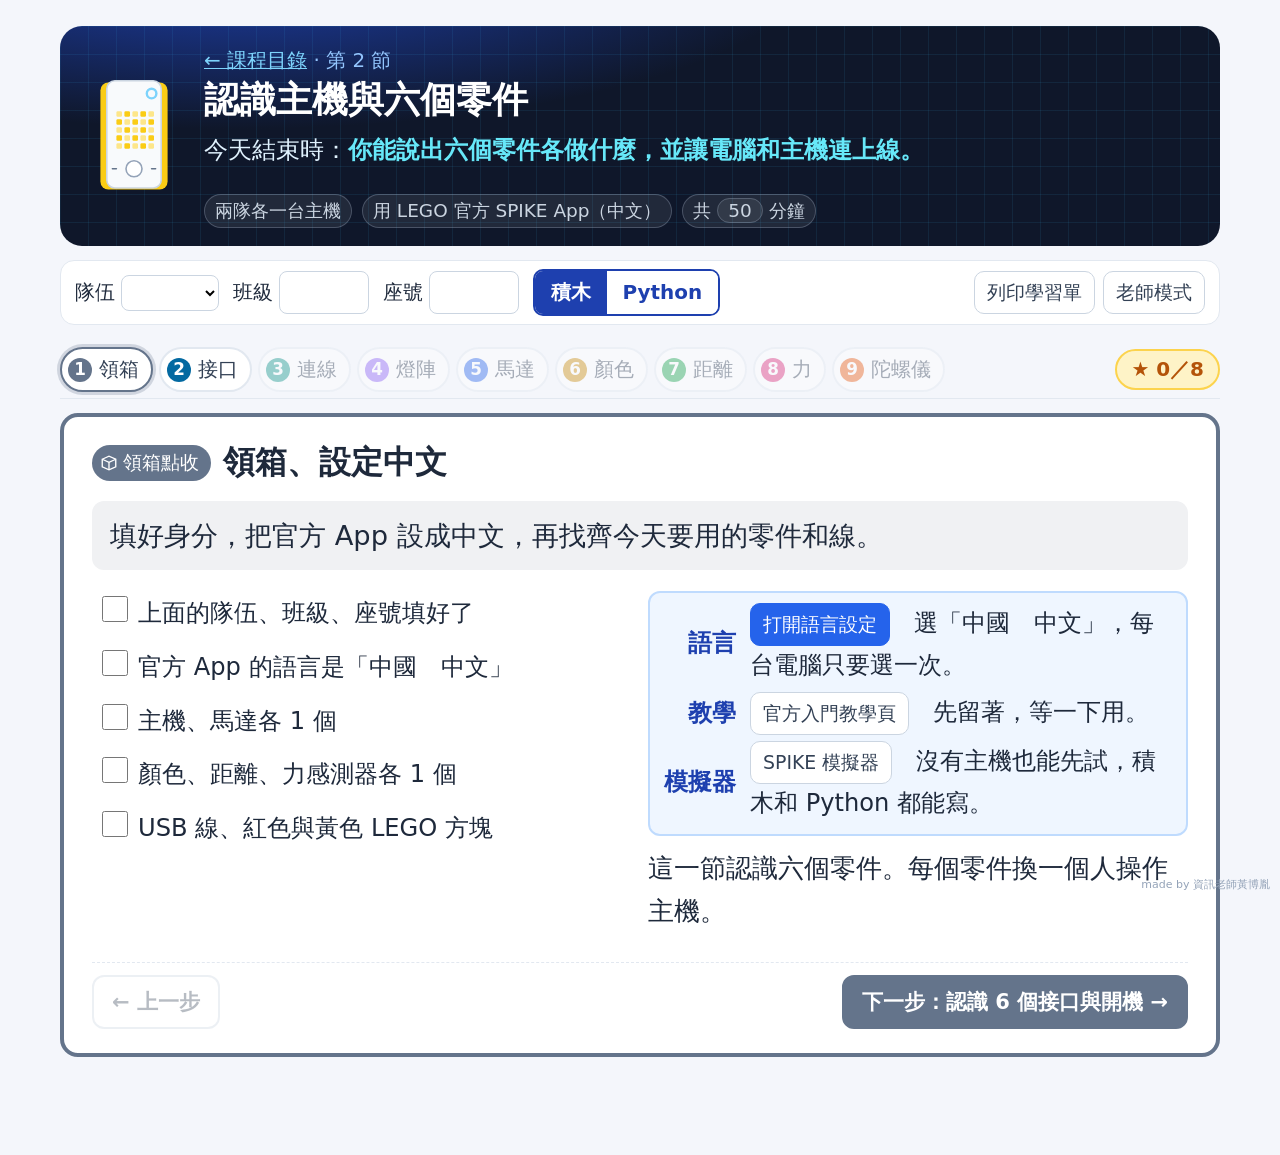
==== L02/index.html @ 77824140 "L02：照模擬器實測修正（陀螺儀往前後歪、Python 步驟先停止再播放、速度 20→75、接口提醒等） Co-Authored-By: Claude Sonnet 5.5 <noreply@anth" ====
<!doctype html>
<html lang="zh-Hant">
<head>
<meta charset="utf-8">
<meta name="viewport" content="width=device-width, initial-scale=1">
<meta name="author" content="資訊老師黃博胤">
<meta name="robots" content="noindex">
<title>第 2 節 認識主機與六個零件</title>
<link rel="stylesheet" href="../assets/course.css?v=19">
</head>
<body data-lesson="L02">
<div class="wrap">

<header class="hero">
  <div class="in">
    <div class="hub-slot"></div>
    <div>
      <div class="sub"><a href="../index.html">← 課程目錄</a> · 第 2 節</div>
      <h1>認識主機與六個零件</h1>
      <p class="goal1">今天結束時：<b>你能說出六個零件各做什麼，並讓電腦和主機連上線。</b></p>
      <div class="meta"><span>兩隊各一台主機</span><span>用 LEGO 官方 SPIKE App（中文）</span><span>共 <span id="total-min">50</span> 分鐘</span></div>
    </div>
  </div>
  <aside class="t t-head">
    <h4>這節的一個坎</h4>
    <p>「電腦和主機說得上話，而且我知道每個零件做什麼、插在哪個接口」。官方六個教學結構一樣（插零件→拖程式→按播放→改一個地方），句型都是「當○○發生，就做△△」，新的概念只有這一個。</p>
    <h4>語言：官方 App 的中文只有簡體</h4>
    <p>官方 App 的語言清單只有「中國 中文」（簡體），沒有繁體。<b>語言存在瀏覽器裡，不是網址參數，連結沒辦法指定語言</b>；每台電腦只要設一次（第 1 步有直達語言設定的按鈕），之後開任何官方連結都是中文。所以頁面上的積木圖用 App 的原字（簡體），積木下面用繁體解釋，並附英文名。名詞對照見 <code>官方資料備份/中文版_教學與積木名稱對照.md</code>。<b>上課前一天把每台學生電腦的語言設好。</b></p>
    <h4>這節怎麼用 LEGO 官方教學（不重複教）</h4>
    <p>官方入門教學頁 <a href="https://spike.legoeducation.com/prime/start/" target="_blank" rel="noopener">spike.legoeducation.com/prime/start</a> 的 1–6 號就是六個零件。每個零件三頁：<b>說明</b>（本頁補中文與積木導讀）→ <b>官方教學</b>（學生到官方 App 做）→ <b>小測驗</b>（本頁，立刻對答案）。官方每個教學都插 A 口（力感測器那課馬達 A、力 B），我們照做。連線在官方教學 1 畫布左上角黃色「連接」鈕。</p>
    <h4>上課前一天一定要做</h4>
    <ul>
      <li><b>用真主機在教室二的 Chrome 走一遍</b>：連接鈕、藍牙或 USB 哪個能用、連上後畫面哪裡改變、六個教學都能做完。結果寫回「待確認」，並把學生頁對應的句子改成確定的寫法。</li>
      <li>電源鍵是綠色還是白色？白色要先更新主機系統（官方畫面會問），前一天先更新完。</li>
      <li>教室電腦沒有聲音，所以本節不出聲：官方教學 4 的「播放警笛聲」、教學 6 的「開始播放聲音」，都請學生換成「點亮」（學生頁已寫）。</li>
      <li>每台電腦先開好官方入門教學頁；紅色與黃色 LEGO 方塊各準備一塊（顏色感測器教學要用）。</li>
    </ul>
    <h4>上課前準備</h4>
    <ul>
      <li>每隊：主機 1、馬達 1、顏色感測器 1、距離感測器 1、力感測器 1（馬達與感測器的線是連在零件上的，待用實物確認）、USB 線、紅黃 LEGO 方塊各 1。零件放盒子裡，學生不要提早拼車；備用零件放老師桌上。</li>
      <li>主機電池充飽；兩台主機名稱不同並貼上隊名貼紙；USB 線要是資料線；電腦的藍牙開關與 Chrome 藍牙權限；6 台電腦同時載入官方 App 要多久。</li>
      <li>老師自己的一台電腦＋主機（示範用，也用來更新白色電源鍵的主機）。</li>
      <li>進度只存在各台電腦的瀏覽器（雲端設定是關的）：用同一個瀏覽器、不要開私密視窗；老師看不到誰過關，要走動看主機。</li>
      <li>投影用學生模式；老師另開 #teacher（含準備清單與待確認，不要投出去）。老師模式的計時器會提示現在該在第幾項。</li>
    </ul>
    <h4>兩隊同時求救時</h4>
    <p>每個零件的里程碑＝官方教學做完一遍。先顧還沒到的那一隊，一次最多 2 分鐘。連線階段（約第 8–14 分鐘）兩隊容易同時卡：連不上就先去做小測驗，老師輪過來再處理。白色電源鍵要更新，前一天先更新完。</p>
    <h4>時間不夠時的砍法（照順序）</h4>
    <p>時間軸（分鐘）：領箱 0–4 → 接口 4–8 → 連線 8–14 → 燈陣 14–20 → 馬達 20–26 → 顏色 26–32 → 距離 32–38 → 力 38–43 → 陀螺儀 43–50。<b>檢查點</b>：第 14 分鐘兩隊都連上線；第 26 分鐘馬達做完；慢了 3 分鐘以上就開始砍。</p><ol><li>力感測器改成老師示範，學生只做小測驗。</li><li>顏色感測器改成老師示範（下一堂開頭用 5 分鐘補做）。</li><li>連線只做 USB（藍牙留給下一節）。<b>不砍</b>距離感測器和陀螺儀：之後的閃避區與轉彎都會用到。</li></ol><p>被砍掉的內容記在這裡，下一堂開頭補：＿＿＿＿。小測驗每題都要答對才解鎖，不能只做兩題。</p>
    <h4>卡關處理</h4>
    <ul><li>個人卡在小測驗：先看答錯時的提示；仍卡住，網址加 <code>#teacher/s頁碼</code> 放行（離開老師模式會退回被鎖的頁）。</li><li>不要中途改座號：換身分會換一份存檔，題目要重答。</li><li>巡視順序：先看兩台主機（燈有沒有亮、馬達有沒有轉），再看星星 ★ n／8。小測驗答案在說明頁找得到，所以只信主機上的結果。</li></ul>
    <h4>Python 版（右上角「Python」開關）</h4>
    <p>同一份教材，按「積木｜Python」可隨時切換，進度不重來。Python 版：說明頁是程式卡，官方教學頁改成「貼程式、播放、改一個數字」（官方教學只有積木版）。程式寫法照官方 Python 入門頁（lls-help-python）：由上往下執行、用 <code>time.sleep_ms</code>，不用 async／runloop。小測驗換成對應的 Python 題。整堂分鐘數維持 50（燈陣 +2，力 −1，陀螺儀 −1）。網址加 <code>?mode=py</code> 可直接開 Python 版。</p>
    <h4>用模擬器（spike-sim）代測時的差異（2026-11-17 實測）</h4>
    <ul>
      <li>Python：模擬器已改成支援官方入門頁的寫法（由上往下執行、<code>time.sleep_ms</code>、<code>motor.run_for_degrees</code> 與 <code>light_matrix.write</code> 不加 await 都行），學習單的程式直接貼就能跑（2026-11-17 用學習單每支程式實測）。</li>
      <li>模擬器預設：A、B 馬達，C 顏色，D 距離，E 力。力感測器那一課要把 B 改成力感測器；馬達插 C 的實驗要在「主機與裝置」改。</li>
      <li>模擬器沒有叫 Console 的地方：print 在「輸出」分頁，錯誤在「報錯台」。Hello, World! 文字顯示在燈陣旁的文字列，不會跑馬燈。</li>
      <li>模擬器新專案切到 Python，預設是一長串由積木轉出來的程式，要全選刪掉。</li>
      <li>模擬器陀螺儀：往右歪 roll 變正、yaw 逆時針為正、pitch 往後為正（模擬器自己註明未經真機驗證）。</li>
    </ul>
    <h4>待確認（實機驗證後寫回）</h4>
    <ul>
      <li>連接鈕的位置與連上後的畫面變化；藍牙與 USB 實際流程。</li>
      <li>Python：新增專案選 Python 的畫面、預設內容、Console 位置；每支程式碼實際能不能跑；速度 360 度／秒的快慢；陀螺儀軸向與正負號。</li>
      <li>陀螺儀的軸向與正負號；官方教學 6「往右歪」要歪到幾度才會觸發。</li>
      <li>換零件時（拔馬達插顏色感測器）官方 App 要不要重新連線。</li>
      <li>用同名分頁「spike」重用同一個官方分頁，連線會不會保留；做完一課後官方畫面是否出現下一課（英文版有，中文版未確認）。</li>
      <li>馬達與感測器的線是否連在零件上、插接口的手感（頁面只寫「插到底」）。</li>
    </ul>
  </aside>
</header>

<div class="idbar"></div>

<!-- ========== 1 領箱 ========== -->
<section class="step" data-type="box" data-part="領箱" data-title="領箱、設定中文" data-min="4" data-color="#64748b">
  <p class="goal">填好身分，把官方 App 設成中文，再找齊今天要用的零件和線。</p>
  <div class="two">
    <div class="checklist">
      <label class="chk"><input type="checkbox" data-key="box.id"><span>上面的隊伍、班級、座號填好了</span></label>
      <label class="chk"><input type="checkbox" data-key="box.lang"><span>官方 App 的語言是「中國　中文」</span></label>
      <label class="chk"><input type="checkbox" data-key="box.hub"><span>主機、馬達各 1 個</span></label>
      <label class="chk"><input type="checkbox" data-key="box.sens"><span>顏色、距離、力感測器各 1 個</span></label>
      <label class="chk"><input type="checkbox" data-key="box.misc"><span>USB 線、紅色與黃色 LEGO 方塊</span></label>
    </div>
    <div>
      <div class="go">
        <span class="k">語言</span><span><a class="btn pri" href="https://spike.legoeducation.com/prime/settings/language" target="_blank" rel="noopener">打開語言設定</a>　選「中國　中文」，每台電腦只要選一次。</span>
        <span class="k">教學</span><span><a class="btn" href="https://spike.legoeducation.com/prime/start/" target="spike" rel="noopener">官方入門教學頁</a>　先留著，等一下用。</span>
        <span class="k">模擬器</span><span><a class="btn" href="https://boyinslps.github.io/robot-quest/spike-sim/" target="spikesim" rel="noopener">SPIKE 模擬器</a>　沒有主機也能先試，積木和 Python 都能寫。</span>
      </div>
      <p class="say">這一節認識六個零件。每個零件換一個人操作主機。</p>
    </div>
  </div>
  <div class="t"><h4>講法</h4><p>「零件和線找齊，語言選中文，四分鐘內。零件先不要拼。」</p><h4>卡點</h4><ul><li>語言設定在瀏覽器：換電腦要重設一次；選完回到教學頁會變中文。</li><li>學生開始拼零件：請他們放回盒子。少零件：先記下，用備用零件補。</li></ul></div>
</section>

<!-- ========== 2 接口與開機 ========== -->
<section class="step" data-type="intro" data-part="接口" data-sub="認識" data-title="認識 6 個接口與開機" data-min="3" data-color="#0369a1">
  <p class="goal">馬達和感測器的線，都插在主機側邊的接口上。</p>
  <div class="part">
    <figure class="pic"><img class="zoom" src="../assets/img/hub.png" alt="主機"><figcaption>主機（App：<span class="app-term">智慧集線器</span>）</figcaption></figure>
    <div class="say">
      <p>側邊有 6 個接口，標著 <b>A B C D E F</b>（App 叫「<span class="app-term">連接埠</span>」）。</p>
      <p>每個接口都一樣，<b>插哪個都可以</b>。</p>
      <p>一個接口一次只能接一個零件。程式寫 A，零件就要插在 A。</p>
    </div>
  </div>
  <ol class="steps-do">
    <li><b>長按電源鍵</b>開機，燈陣亮起來。</li>
    <li>把<b>馬達的線</b>插進 <b>A</b>，插到底。再拔出來。</li>
  </ol>
  <div class="checklist">
    <label class="chk"><input type="checkbox" data-key="port.on"><span>主機開機了，燈陣亮著</span></label>
    <label class="chk"><input type="checkbox" data-key="port.plug"><span>我會插、也會拔 A 接口的線</span></label>
  </div>
  <div class="t"><h4>講法</h4><p>「六個接口長得一樣，插哪個都行。重點是：程式裡寫 A，零件就要在 A。官方教學每次都插 A，換零件先拔掉。」</p><h4>卡點</h4><ul><li>線插不進去：看線頭方向，不要硬塞。</li><li>主機沒亮：再長按一次；還是不亮就換主機。</li></ul></div>
</section>

<section class="step" data-gate data-type="quiz" data-part="接口" data-sub="小測驗" data-title="接口小測驗" data-min="1" data-color="#0369a1">
  <p class="goal">答對才能往下走。答錯會告訴你為什麼，可以再選。</p>
  <div class="quiz">
    <div class="q" data-key="qa1"><p class="q-t">1. 接口 A 到 F，每個只能接固定的零件嗎？</p><div class="opts">
      <button type="button" data-fb="接口都一樣，插哪個都可以。">是，A 專門接馬達</button>
      <button type="button" data-ok="1" data-fb="接口都一樣，馬達、感測器都能插在任何一個。">不是，每個都一樣</button></div><p class="fb" hidden></p></div>
    <div class="q" data-key="qa2"><p class="q-t">2. 程式叫的是 A 口，但馬達插在 C 口，會怎樣？</p><div class="opts">
      <button type="button" data-fb="程式叫的是 A 口，馬達不在那裡。">馬達照樣會轉</button>
      <button type="button" data-fb="馬達不會自己換接口。">馬達自己換到 A 口</button>
      <button type="button" data-ok="1" data-fb="程式叫 A 口，馬達在 C 口，沒有反應。程式裡選的口要和插的口一樣。">馬達不會動</button></div><p class="fb" hidden></p></div>
    <div class="q" data-key="qa3"><p class="q-t">3. 官方教學每次都用 A 口。A 口插著馬達，下一課要用顏色感測器也插 A，怎麼辦？</p><div class="opts">
      <button type="button" data-fb="一個接口一次只能接一個零件。">兩個一起插進 A</button>
      <button type="button" data-ok="1" data-fb="一個接口一次只能接一個零件，所以先拔掉馬達，再插顏色感測器。">先拔掉馬達，再插顏色感測器</button>
      <button type="button" data-fb="感測器的線要插在主機的接口上。">把顏色感測器接在馬達上</button></div><p class="fb" hidden></p></div>
    <p class="quiz-state"></p>
  </div>
  <div class="t"><h4>講法</h4><p>答完看右上角的星星；沒過的來找老師。</p></div>
</section>

<!-- ========== 3 連線 ========== -->
<section class="step" data-type="intro" data-part="連線" data-sub="說明" data-title="電腦怎麼連上主機" data-min="1" data-color="#0d9488">
  <p class="goal">連上線，程式才傳得到主機。有兩種連法。</p>
  <div class="two">
    <div class="card"><h3>藍牙（無線）</h3>
      <ol class="steps-do"><li><b>長按電源鍵</b>開機。</li><li><b>打開藍牙</b>。</li><li>按「<b>打開</b>」，在視窗裡選你們的主機。</li></ol></div>
    <div class="card"><h3>USB 線</h3>
      <ol class="steps-do"><li><b>長按電源鍵</b>開機。</li><li>用 <b>USB 線</b>接主機和電腦，點「<b>使用 USB 數據線連接</b>」。</li><li>按「<b>打開</b>」，在視窗裡選你們的主機。</li></ol></div>
  </div>
  <p class="say">App 會問<b>電源鍵的顏色</b>：<span class="app-term">綠色</span>直接繼續，<span class="app-term">白色</span>舉手找老師。</p>
  <div class="t"><h4>講法</h4><p>「兩種連法擇一：藍牙或 USB。今天用 ○○。三步一樣：開機、準備連線、在視窗裡選你們的主機。」（前一天確認教室電腦能用哪種後填好。）</p><h4>卡點</h4><ul><li>視窗裡有很多主機：兩隊的主機先在 App 裡改成隊名（待確認怎麼改），選名字對的那台。</li><li>電源鍵是白色：舉手，老師用自己的電腦先更新。</li></ul></div>
</section>

<section class="step" data-type="task" data-part="連線" data-sub="官方連線" data-title="在官方 App 連線" data-min="4" data-color="#0d9488">
  <p class="goal">在官方 App 按下「連接」，連上你們的主機。</p>
  <div class="go">
    <span class="k">打開</span><span><a class="btn pri" href="https://spike.legoeducation.com/prime/start/" target="spike" rel="noopener">官方教學頁</a>　點「<b>1　矩陣燈</b>」。</span>
  </div>
  <p class="say" data-mode="py">連上線以後，下一項要新增 Python 專案。</p>
  <ol class="steps-do">
    <li>翻到教學 1 的第 2 頁，按黃色的「<b>連接</b>」鈕。</li>
    <li>電源鍵選「<b>綠色</b>」；藍牙直接往下，USB 要先點「<b>使用 USB 數據線連接</b>」。</li>
    <li>按 App 裡的「<b>打開</b>」，在視窗裡選你們的主機。</li>
  </ol>
  <div class="checklist">
    <label class="chk"><input type="checkbox" data-key="conn.ok"><span>連上了：App 顯示已連上你們的主機（和老師投影的一樣）</span></label>
  </div>
  <div class="t"><h4>講法</h4><p>「這一步在官方網頁裡做。連上以後不要關這個分頁，下一項『燈陣』接著做。」</p><h4>卡點</h4><ul><li>連線視窗找不到主機：主機有沒有亮、線或藍牙有沒有開，再按一次「連接」。</li><li>學生把頁面關掉：重新點教學 1，連線只要再做一次。連不上超過 3 分鐘，先讓另一隊做。</li><li>連上後畫面哪裡改變：待確認，投影老師連上的樣子。</li></ul></div>
</section>

<section class="step" data-gate data-type="quiz" data-part="連線" data-sub="小測驗" data-title="連線小測驗" data-min="1" data-color="#0d9488">
  <p class="goal">兩題都答對，就可以開始認識零件。</p>
  <div class="quiz">
    <div class="q" data-key="qb1"><p class="q-t">1. 連線前，主機要先怎麼做？</p><div class="opts">
      <button type="button" data-ok="1" data-fb="主機要先長按電源鍵開機，電腦才找得到它。">長按電源鍵開機</button>
      <button type="button" data-fb="主機沒開機，電腦找不到它。">關機也可以連</button>
      <button type="button" data-fb="要長按的是主機的電源鍵，不是電腦的。">按電腦的電源鍵</button></div><p class="fb" hidden></p></div>
    <div class="q" data-key="qb2"><p class="q-t">2. 視窗裡找不到主機，先檢查什麼？</p><div class="opts">
      <button type="button" data-fb="輸入法和連線沒有關係。">換輸入法</button>
      <button type="button" data-ok="1" data-fb="先看主機有沒有亮，USB 線有沒有插好，或藍牙有沒有打開。">主機有沒有亮、線或藍牙</button>
      <button type="button" data-fb="不用重開機，先檢查主機和連線方式。">電腦關機重開</button></div><p class="fb" hidden></p></div>
    <p class="quiz-state"></p>
  </div>
  <div class="t"><h4>講法</h4><p>答完看右上角的星星；沒過的來找老師。</p></div>
</section>

<!-- ========== 4 燈陣（主機） ========== -->
<section class="step" data-type="intro" data-part="燈陣" data-sub="說明" data-title="主機和它的燈陣" data-min="1" data-color="#8b5cf6">
  <p class="goal">主機是機器人的大腦，程式就在它裡面執行。</p>
  <div class="part">
    <figure class="pic"><img class="zoom" src="../assets/img/hub.png" alt="主機"><figcaption>主機</figcaption></figure>
    <div class="say">
      <p>正面 25 顆小燈，叫「<b>燈陣</b>」（App：<span class="app-term">矩陣燈</span>）。</p>
      <p>這一課讓燈陣亮出笑臉。</p>
    </div>
  </div>
  <div class="blkrow" data-mode="block">
    <div class="blkcard"><span class="b hat b-ev">當程式啟動時</span><p class="bk-zh">「開始」積木</p><p>會啟動拼在它下面的所有積木，就像 Scratch 的「當綠旗被點擊」。</p><p class="bk-en">English：when program starts</p></div>
    <div class="blkcard"><span class="b b-light">點亮 <i class="mx"><s></s></i></span><p class="bk-zh">「點亮」積木</p><p>決定 25 顆小燈哪幾顆亮，拼成圖案。</p><p class="bk-en">English：turn on</p></div>
  </div>
  <div class="pyrow" data-mode="py"><div class="codewrap" data-mode="py"><button type="button" class="copybtn">複製</button><pre><code>from hub import light_matrix

light_matrix.show_image(light_matrix.IMAGE_HAPPY)</code></pre></div><ul class="pyexp" data-mode="py"><li><code>import</code> 是借工具箱：這行借來「燈陣」的工具。</li><li><code>show_image</code> 顯示一張內建圖案，<code>IMAGE_HAPPY</code> 是笑臉。</li></ul><div class="codewrap" data-mode="py"><button type="button" class="copybtn">複製</button><pre><code>light_matrix.set_pixel(0, 0, 100)</code></pre></div><ul class="pyexp" data-mode="py"><li>只亮一顆小燈：前兩個數字是位置（都是 0 到 4，從 0 開始數），<code>100</code> 是最亮。</li></ul></div>
  <div class="t"><h4>講法</h4><p>「主機是大腦，燈陣是它的臉，等一下用程式讓它笑。」積木只講兩個：『開始』和『點亮』。積木上的字是 App 的簡體，下面是繁體說法。</p></div>
</section>

<section class="step" data-type="task" data-part="燈陣" data-sub="官方教學" data-title="做官方教學 1：矩陣燈" data-min="4" data-color="#8b5cf6" data-title-py="用 Python 寫第一支程式" data-sub-py="寫 Python" data-min-py="6">
  <p class="goal">在官方 App 讓燈陣亮出笑臉，再改圖案。</p>
<div class="go" data-mode="py"><span class="k">專案</span><span>在官方 App 按「新增專案」，選 <b>Python</b>（不是文字積木）。</span></div>
  <ol class="steps-do" data-mode="py"><li>編輯器裡原本有程式，<b>全部刪掉</b>，貼上下面這段（按「複製」，點編輯器，按 Ctrl+V）。</li><li>按播放鈕，燈陣出現笑臉。</li><li>把 <code>IMAGE_HAPPY</code> 改成 <code>IMAGE_SAD</code>，再按一次播放。</li></ol>
  <div class="codewrap" data-mode="py"><button type="button" class="copybtn">複製</button><pre><code>from hub import light_matrix

light_matrix.show_image(light_matrix.IMAGE_HAPPY)</code></pre></div><ul class="pyexp" data-mode="py"><li>第一行 <code>from hub import light_matrix</code>：借來燈陣的工具。每支程式開頭都要先借要用的工具。</li><li>程式從上往下，一行一行執行。</li><li>編輯器下面的 <b>Console</b> 會顯示錯誤訊息，出錯先看它說第幾行。Python 靠<b>縮排</b>分段，編輯器會自動用 4 個空白。</li></ul>
  <div class="adv" data-mode="py"><h3>進階：讓燈陣顯示 Hello, World!</h3><div class="codewrap" data-mode="py"><button type="button" class="copybtn">複製</button><pre><code>from hub import light_matrix

light_matrix.write('Hello, World!')</code></pre></div><ul class="pyexp" data-mode="py"><li><code>write</code> 會讓文字從右邊一個字一個字跑過燈陣。</li><li>把 <code>'Hello, World!'</code> 裡面的字，換成你名字的英文或拼音再播放（燈陣只能顯示英文和數字）。引號要留著，兩邊用同一種。</li></ul></div>
  <div class="t" data-mode="py"><h4>講法</h4><p>「每支程式開頭都要先借工具（import），再寫要做的事。先照貼，看懂最後一行就好。」</p><h4>卡點</h4><ul><li>沒清掉原本的程式，兩份程式混在一起會報錯：全部刪掉再貼。</li><li>縮排不是 4 個空白（後面的課才會出現）：再按 Tab 或空白鍵補齊。</li><li>待確認：新增專案選 Python 的畫面與預設內容；Console 的位置。</li></ul></div>
  <div class="go" data-mode="block">
    <span class="k">打開</span><span>回到官方分頁（剛才連線的「<b>1　矩陣燈</b>」），從第 2 頁做到第 6 頁。<br><small>找不到官方分頁？<a class="btn" href="https://spike.legoeducation.com/prime/start/" target="spike" rel="noopener">重新打開官方教學頁</a>（要重新連線）</small></span>
  </div>
  <ol class="steps-do" data-mode="block">
    <li>拖出「<b>當程式啟動時</b>」，下面接「<b>點亮</b>」，畫出笑臉。</li>
    <li>按「<b>運行程式</b>」播放鈕。</li>
    <li>照官方改圖案，再按一次。</li>
  </ol>
  <div class="checklist">
    <label class="chk"><input type="checkbox" data-key="p1.smile"><span>燈陣亮出笑臉了</span></label>
    <label class="chk"><input type="checkbox" data-key="p1.change"><span>改圖案後，燈陣亮出新圖案</span></label>
  </div>
  <div class="t" data-mode="block"><h4>講法</h4><p>「回到官方分頁，照畫面做，做完勾下面的檢核。」</p><h4>卡點</h4><ul><li>按了播放燈陣沒亮：「連接」有沒有連上？積木有沒有接在「當程式啟動時」下面？兩塊要貼緊。</li><li>官方第 4、6 頁是示範影片，看一下就翻頁。</li></ul></div>
</section>

<section class="step" data-gate data-type="quiz" data-part="燈陣" data-sub="小測驗" data-title="燈陣小測驗" data-min="1" data-color="#8b5cf6">
  <p class="goal">答對拿一顆星。</p>
  <div class="quiz">
    <div class="q" data-key="q1a"><p class="q-t">1. 主機正面那 25 顆小燈，叫什麼？</p><div class="opts">
      <button type="button" data-fb="感測器是偵測用的零件。">感測器</button>
      <button type="button" data-ok="1" data-fb="5×5 共 25 顆小燈，叫燈陣。">燈陣</button>
      <button type="button" data-fb="電源鍵是中間的大按鈕。">電源鍵</button></div><p class="fb" hidden></p></div>
    <div class="q" data-mode="block" data-key="q1b"><p class="q-t">2.「當程式啟動時」這塊積木做什麼？</p><div class="opts">
      <button type="button" data-ok="1" data-fb="它啟動拼在下面的所有積木，像 Scratch 的當綠旗被點擊。">啟動下面所有積木</button>
      <button type="button" data-fb="點亮燈陣要靠下面的「點亮」積木。">直接點亮燈陣</button></div><p class="fb" hidden></p></div>
    <div class="q" data-mode="py" data-key="p1b"><p class="q-t">2. <code>light_matrix.show_image(light_matrix.IMAGE_HAPPY)</code> 這一行做什麼？</p><div class="opts"><button type="button" data-ok="1" data-fb="<code>show_image</code> 顯示內建圖案，<code>IMAGE_HAPPY</code> 是笑臉。">在燈陣顯示笑臉圖案</button><button type="button" data-fb="馬達要用 <code>motor</code>，這行是燈陣。">讓馬達轉一圈</button></div><p class="fb" hidden></p></div>
    <div class="q" data-mode="block" data-key="q1c"><p class="q-t">3. 想改燈陣的圖案，改哪裡？</p><div class="opts">
      <button type="button" data-fb="開始積木沒有圖案。">當程式啟動時</button>
      <button type="button" data-ok="1" data-fb="圖案在「點亮」積木裡，點小方格就能改。">「點亮」裡的小方格</button></div><p class="fb" hidden></p></div>
    <div class="q" data-mode="py" data-key="p1c"><p class="q-t">3. 想把笑臉換成哭臉，改哪裡？</p><div class="opts"><button type="button" data-ok="1" data-fb="圖案的名字在 <code>IMAGE_</code> 後面，改成 <code>IMAGE_SAD</code> 就是哭臉。"><code>IMAGE_HAPPY</code> 改成 <code>IMAGE_SAD</code></button><button type="button" data-fb="import 只是借工具，不決定顯示哪張圖。"><code>import</code> 那一行</button></div><p class="fb" hidden></p></div>
    <p class="quiz-state"></p>
  </div>
  <div class="t"><h4>講法</h4><p>答完看右上角的星星；沒過的來找老師。</p></div>
</section>

<!-- ========== 5 馬達 ========== -->
<section class="step" data-type="intro" data-part="馬達" data-sub="說明" data-title="馬達：會轉的零件" data-min="1" data-color="#2563eb">
  <p class="goal">馬達會轉，之後車子的輪子靠它帶動。</p>
  <div class="part">
    <figure class="pic"><img class="zoom" src="../assets/img/motor.png" alt="馬達"><figcaption>馬達</figcaption></figure>
    <div class="say">
      <p>馬達（App：<span class="app-term">電機</span>）用一條線接主機。</p>
      <p>這一課插在 <b>A</b>。</p>
    </div>
  </div>
  <div class="blkrow" data-mode="block">
    <div class="blkcard"><span class="b b-mot">將速度設置為 <i>20</i> %</span><p class="bk-zh">「設定速度」積木</p><p>數字越大，馬達轉得越快。</p><p class="bk-en">English：set speed to</p></div>
    <div class="blkcard"><span class="b b-mot"><i class="m">A</i> 運行 <i class="m">↻</i> <i>1</i> 圈</span><p class="bk-zh">「運行幾圈」積木</p><p>讓 A 口的馬達順時針轉 1 圈。</p><p class="bk-en">English：run for rotations</p></div>
  </div>
  <div class="pyrow" data-mode="py"><div class="codewrap" data-mode="py"><button type="button" class="copybtn">複製</button><pre><code>motor.run_for_degrees(port.A, 360, 720)</code></pre></div><ul class="pyexp" data-mode="py"><li><code>port.A</code>：馬達插在 A 口。</li><li><code>360</code>：轉 360 度，就是 1 圈。</li><li><code>720</code>：速度，是「每秒轉幾度」，數字越大轉得越快。</li><li>程式開頭要先寫 <code>import motor</code> 和 <code>from hub import port</code>，借來馬達和接口的工具。</li></ul><p class="unit">積木的速度是「%」，Python 的速度是「每秒幾度」，數字不能直接搬過來。</p></div>
  <div class="t"><h4>講法</h4><p>「馬達是力氣的來源。積木上的 A 是『馬達插在哪個接口』。今天只讓它轉一圈。」</p></div>
</section>

<section class="step" data-type="task" data-part="馬達" data-sub="官方教學" data-title="做官方教學 2：電機" data-min="4" data-color="#2563eb" data-title-py="用 Python 讓馬達轉" data-sub-py="寫 Python" data-min-py="4">
  <p class="goal">插好馬達，讓它轉起來，再改速度。</p>
<div class="go" data-mode="py"><span class="k">打開</span><span>回到 SPIKE App 的 <b>Python 專案</b>（和上一課同一個就好），把裡面的程式<b>全部換成</b>下面這段。</span></div>
  <div class="guess" data-mode="py" data-key="g.speed.py"><p class="guess-q">先猜：速度從 720 改成 360，馬達轉 1 圈會…</p><div class="guess-opts"><button type="button" data-v="fast">轉得更快</button><button type="button" data-v="same">一樣快</button><button type="button" data-v="slow">轉得更慢</button></div><div class="guess-after" hidden>做完再回來看。<button class="guess-reveal" type="button">看看為什麼</button></div><div class="guess-why" hidden>速度是每秒轉幾度，360 比 720 慢。度數沒改，還是 1 圈，只是花的時間變長。</div></div>
  <ol class="steps-do" data-mode="py"><li>馬達插進 <b>A</b> 接口（程式裡寫 <code>port.A</code>）。</li><li>貼上程式，按播放，馬達轉 1 圈。</li><li>把 <code>720</code>（速度）改成 <code>360</code>，再按一次播放。</li></ol>
  <div class="codewrap" data-mode="py"><button type="button" class="copybtn">複製</button><pre><code>import motor
from hub import port

motor.run_for_degrees(port.A, 360, 720)</code></pre></div>
  <div class="t" data-mode="py"><h4>卡點</h4><ul><li>馬達不動：線有沒有插到 A、程式裡是不是 <code>port.A</code>；Console 有沒有報錯。</li><li>貼上後出現重複的 <code>import</code>：前一段沒刪乾淨。</li></ul></div>
  <div class="go" data-mode="block">
    <span class="k">打開</span><span>回到官方分頁，做完上一課，畫面會顯示下一課。點「<b>2　電機</b>」，做第 2 到 7 頁。<br><small>找不到官方分頁？<a class="btn" href="https://spike.legoeducation.com/prime/start/" target="spike" rel="noopener">重新打開官方教學頁</a>（要重新連線）</small></span>
  </div>
  <div class="guess" data-mode="block" data-key="g.speed">
    <p class="guess-q">先猜：速度從 20 改成 75，馬達轉 1 圈會…</p>
    <div class="guess-opts"><button type="button" data-v="fast">轉得更快</button><button type="button" data-v="same">一樣快</button><button type="button" data-v="slow">轉得更慢</button></div>
    <div class="guess-after" hidden>做完再回來看。<button class="guess-reveal" type="button">看看為什麼</button></div>
    <div class="guess-why" hidden>數字越大轉得越快；圈數沒改，還是 1 圈，只是花的時間變短。</div>
  </div>
  <ol class="steps-do" data-mode="block">
    <li>馬達插進 <b>A</b> 接口（App：連接埠 A）。</li>
    <li>排出「當程式啟動時」→「將速度設置為」→「運行 1 圈」，把速度的數字改成 <b>20</b>，按「運行程式」。</li>
    <li>把速度改成 <b>75</b>，再按一次，比比看哪次比較快。</li>
  </ol>
  <div class="port-fill">我現在把馬達插在接口 <select data-key="port.motor"><option value=""></option><option>A</option><option>B</option><option>C</option><option>D</option><option>E</option><option>F</option></select></div>
  <p class="say" data-mode="py">程式裡的 <code>port.A</code> 要跟你插的接口一樣。插在別的接口，這個字母也要改（例如插在 C，就寫 <code>port.C</code>）。</p>
  <div class="checklist">
    <label class="chk"><input type="checkbox" data-key="p2.turn"><span>馬達轉了 1 圈</span></label>
    <label class="chk"><input type="checkbox" data-key="p2.fast"><span>速度改大後，馬達轉得比較快</span></label>
  </div>
  <div class="t" data-mode="block"><h4>講法</h4><p>「回到官方分頁，照畫面做，做完勾下面的檢核。」</p><h4>卡點</h4><ul><li>馬達不動：線有沒有插到 A、積木上選的是不是 A。</li><li>學生分不出「設置速度」和「運行」：前者是設定，後者才是動。先猜讓他們先選，不要先說答案。</li></ul></div>
</section>

<section class="step" data-gate data-type="quiz" data-part="馬達" data-sub="小測驗" data-title="馬達小測驗" data-min="1" data-color="#2563eb">
  <p class="goal">答對拿一顆星。</p>
  <div class="quiz">
    <div class="q" data-key="q2a"><p class="q-t">1. 馬達主要做什麼？</p><div class="opts">
      <button type="button" data-fb="看顏色的是顏色感測器。">看顏色</button>
      <button type="button" data-ok="1" data-fb="馬達會轉，輪子靠它帶動。">轉動，帶動輪子</button>
      <button type="button" data-fb="量距離的是距離感測器。">量距離</button></div><p class="fb" hidden></p></div>
    <div class="q" data-mode="block" data-key="q2b"><p class="q-t">2. 速度從 20 改成 75，馬達會…</p><div class="opts">
      <button type="button" data-ok="1" data-fb="數字越大轉得越快，圈數沒變。">轉得更快</button>
      <button type="button" data-fb="數字變大是變快。">轉得更慢</button>
      <button type="button" data-fb="速度改了，快慢就不一樣。">沒有差別</button></div><p class="fb" hidden></p></div>
    <div class="q" data-mode="py" data-key="p2b"><p class="q-t">2. 想讓馬達只轉半圈，度數（第二個數字）要寫多少？</p><div class="opts"><button type="button" data-ok="1" data-fb="1 圈是 360 度，半圈就是 180 度。">180</button><button type="button" data-fb="360 度是 1 圈，半圈要再少一半。">360</button><button type="button" data-fb="720 度是 2 圈。">720</button></div><p class="fb" hidden></p></div>
    <div class="q" data-mode="block" data-key="q2c"><p class="q-t">3. 馬達插在 C，積木卻選 A，會怎樣？</p><div class="opts">
      <button type="button" data-fb="程式叫的是 A 口。">C 口的馬達會轉</button>
      <button type="button" data-ok="1" data-fb="積木叫 A 口，馬達在 C 口，沒有反應。要把積木改成 C。">不會動，要改成 C</button></div><p class="fb" hidden></p></div>
    <div class="q" data-mode="py" data-key="p2c"><p class="q-t">3. 馬達插在 C，程式卻寫 <code>port.A</code>，會怎樣？</p><div class="opts"><button type="button" data-fb="程式叫的是 A 口。">C 口的馬達會轉</button><button type="button" data-ok="1" data-fb="程式叫 A 口，馬達在 C 口，馬達不會動，Console 還會出現錯誤。要改成 <code>port.C</code>。">不會動，要改成 <code>port.C</code></button></div><p class="fb" hidden></p></div>
    <p class="quiz-state"></p>
  </div>
  <div class="t"><h4>講法</h4><p>答完看右上角的星星；沒過的來找老師。</p></div>
</section>

<!-- ========== 6 顏色感測器 ========== -->
<section class="step" data-type="intro" data-part="顏色" data-sub="說明" data-title="顏色感測器：會看顏色" data-min="1" data-color="#ca8a04">
  <p class="goal">顏色感測器像眼睛，認得出面前東西的顏色。</p>
  <div class="part">
    <figure class="pic"><img class="zoom" src="../assets/img/color.png" alt="顏色感測器"><figcaption>顏色感測器</figcaption></figure>
    <div class="say">
      <p>顏色感測器（App：<span class="app-term">顏色傳感器</span>）也用一條線接主機。</p>
      <p>先拔掉馬達，再把它插在 <b>A</b>。</p>
    </div>
  </div>
  <div class="blkrow" data-mode="block">
    <div class="blkcard"><span class="b hat b-ev"><i class="m">A</i> 當顏色為 <i class="x">紅</i></span><p class="bk-zh">「看到某個顏色」積木</p><p>看到紅色，才執行下面的積木。</p><p class="bk-en">English：when color is</p></div>
    <div class="blkcard"><span class="b b-light">點亮 <i class="mx"><s></s></i></span><p class="bk-zh">「點亮」積木</p><p>剛才燈陣用過，讓燈陣亮起來。</p></div>
  </div>
  <div class="pyrow" data-mode="py"><div class="codewrap" data-mode="py"><button type="button" class="copybtn">複製</button><pre><code>if color_sensor.color(port.A) == color.RED:
    light_matrix.show_image(light_matrix.IMAGE_HAPPY)</code></pre></div><ul class="pyexp" data-mode="py"><li><code>import color_sensor</code> 借來感測器；<code>import color</code> 借來顏色的名字（RED、YELLOW）。兩行都要寫。</li><li><code>color_sensor.color(port.A)</code>：問 A 口的感測器「現在看到什麼顏色」。</li><li><code>color.RED</code>：紅色的名字。</li><li><code>==</code>（兩個等號）：問「是不是一樣」。一個 <code>=</code> 是「放進去」，不一樣。</li><li><code>if</code>：條件成立，才做底下縮排的那一行。</li></ul></div>
  <div class="t"><h4>講法</h4><p>「顏色感測器是眼睛。這個積木長得像『開始』積木，但它是在等：看到紅色才開始。」</p></div>
</section>

<section class="step" data-type="task" data-part="顏色" data-sub="官方教學" data-title="做官方教學 3：顏色" data-min="4" data-color="#ca8a04" data-title-py="用 Python 看顏色" data-sub-py="寫 Python" data-min-py="4">
  <p class="goal">看到紅色就亮燈，再改成認黃色。</p>
<div class="go" data-mode="py"><span class="k">打開</span><span>回到 SPIKE App 的 <b>Python 專案</b>（和上一課同一個就好），把裡面的程式<b>全部換成</b>下面這段。</span></div>
  <ol class="steps-do" data-mode="py"><li>拔掉馬達，把顏色感測器插進 <b>A</b>。</li><li>貼上程式，按播放，拿<b>紅色 LEGO 方塊</b>放在感測器前面。</li><li>先按<b>停止</b>，把 <code>color.RED</code> 改成 <code>color.YELLOW</code>，再按播放，換<b>黃色 LEGO 方塊</b>試試。</li></ol>
  <div class="codewrap" data-mode="py"><button type="button" class="copybtn">複製</button><pre><code>from hub import port, light_matrix
import color_sensor
import color
import time

while True:
    if color_sensor.color(port.A) == color.RED:
        light_matrix.show_image(light_matrix.IMAGE_HAPPY)
    else:
        light_matrix.clear()
    time.sleep_ms(50)</code></pre></div><ul class="pyexp" data-mode="py"><li><code>while True:</code>：一直重複，所以感測器會一直看。</li><li><code>else:</code>：不是紅色的時候做這一行，把燈陣關掉。</li><li><code>time.sleep_ms(50)</code>：每次歇 50 毫秒（1000 毫秒是 1 秒）。</li></ul>
  <div class="t" data-mode="py"><h4>卡點</h4><ul><li>燈一直亮或一直不亮：感測器要離方塊近一點；<code>==</code> 有沒有寫成一個 <code>=</code>。</li><li>忘了拔馬達：一個接口一次只能接一個。</li></ul></div>
  <div class="go" data-mode="block">
    <span class="k">打開</span><span>回到官方分頁，做完上一課，畫面會顯示下一課。點「<b>3　顏色傳感器</b>」，做第 2 到 7 頁。<br><small>找不到官方分頁？<a class="btn" href="https://spike.legoeducation.com/prime/start/" target="spike" rel="noopener">重新打開官方教學頁</a>（要重新連線）</small></span>
  </div>
  <ol class="steps-do" data-mode="block">
    <li>拔掉馬達，把顏色感測器插進 <b>A</b>。</li>
    <li>排出「當顏色為 紅」→「點亮」（畫出任何圖案），按「運行程式」，拿<b>紅色 LEGO 方塊</b>放在感測器前面。</li>
    <li>先按停止，把「紅」改成「黃」，再按「運行程式」，換<b>黃色 LEGO 方塊</b>試試。</li>
  </ol>
  <div class="port-fill">我現在把顏色感測器插在接口 <select data-key="port.color"><option value=""></option><option>A</option><option>B</option><option>C</option><option>D</option><option>E</option><option>F</option></select></div>
  <p class="say" data-mode="py">程式裡的 <code>port.A</code> 要跟你插的接口一樣。插在別的接口，這個字母也要改（例如插在 C，就寫 <code>port.C</code>）。</p>
  <div class="checklist">
    <label class="chk"><input type="checkbox" data-key="p3.red"><span>紅色 LEGO 方塊靠近時，燈陣亮</span></label>
    <label class="chk"><input type="checkbox" data-key="p3.yellow"><span>改成黃色後，黃色 LEGO 方塊靠近時燈陣亮</span></label>
  </div>
  <div class="t" data-mode="block"><h4>講法</h4><p>「回到官方分頁，照畫面做，做完勾下面的檢核。」</p><h4>卡點</h4><ul><li>沒反應：感測器鏡頭要對著積木、離近一點；線有沒有插到 A。</li><li>學生忘了拔馬達：一個接口一次只能接一個。時間不夠時，這一課改成老師示範。</li></ul></div>
</section>

<section class="step" data-gate data-type="quiz" data-part="顏色" data-sub="小測驗" data-title="顏色小測驗" data-min="1" data-color="#ca8a04">
  <p class="goal">答對拿一顆星。</p>
  <div class="quiz">
    <div class="q" data-key="q3a"><p class="q-t">1. 想讓機器人認出紅色，用哪個零件？</p><div class="opts">
      <button type="button" data-ok="1" data-fb="顏色感測器會看顏色。">顏色感測器</button>
      <button type="button" data-fb="馬達是用來轉的。">馬達</button>
      <button type="button" data-fb="距離感測器量距離。">距離感測器</button></div><p class="fb" hidden></p></div>
    <div class="q" data-mode="block" data-key="q3b"><p class="q-t">2. 程式設定看「紅」，拿黃色 LEGO 方塊靠近，會怎樣？</p><div class="opts">
      <button type="button" data-ok="1" data-fb="積木在等紅色，黃色不是它等的，所以不會亮。">不會亮，它在等紅色</button>
      <button type="button" data-fb="只有積木上設定的顏色才有反應。">會亮，什麼顏色都行</button></div><p class="fb" hidden></p></div>
    <div class="q" data-mode="py" data-key="p3b"><p class="q-t">2. <code>color_sensor.color(port.A) == color.RED</code> 裡的 <code>==</code> 是什麼意思？</p><div class="opts"><button type="button" data-ok="1" data-fb="<code>==</code> 是比較，看到的顏色是不是紅色。">問「是不是一樣」</button><button type="button" data-fb="存起來用一個 <code>=</code>，<code>==</code> 是比較。">把紅色存起來</button></div><p class="fb" hidden></p></div>
    <div class="q" data-mode="block" data-key="q3c"><p class="q-t">3. 想改成認黃色，改哪裡？</p><div class="opts">
      <button type="button" data-ok="1" data-fb="顏色在「當顏色為」積木上，點顏色那格就能改。">「當顏色為」上的顏色</button>
      <button type="button" data-fb="燈陣圖案不決定看哪個顏色。">燈陣的圖案</button></div><p class="fb" hidden></p></div>
    <div class="q" data-mode="py" data-key="p3c"><p class="q-t">3. 想改成認黃色，改哪裡？</p><div class="opts"><button type="button" data-ok="1" data-fb="顏色的名字寫在 <code>color.</code> 後面。"><code>color.RED</code> 改成 <code>color.YELLOW</code></button><button type="button" data-fb="燈陣圖案不決定看哪個顏色。">燈陣的圖案</button></div><p class="fb" hidden></p></div>
    <p class="quiz-state"></p>
  </div>
  <div class="t"><h4>講法</h4><p>答完看右上角的星星；沒過的來找老師。</p></div>
</section>

<!-- ========== 7 距離感測器 ========== -->
<section class="step" data-type="intro" data-part="距離" data-sub="說明" data-title="距離感測器：量遠近" data-min="1" data-color="#16a34a">
  <p class="goal">距離感測器知道前面的東西有多遠。</p>
  <div class="part">
    <figure class="pic"><img class="zoom" src="../assets/img/distance.png" alt="距離感測器"><figcaption>距離感測器</figcaption></figure>
    <div class="say">
      <p>距離感測器（App：<span class="app-term">距离傳感器</span>），先拔掉上一個零件，插在 <b>A</b>。</p>
      <p data-mode="block">官方說明：它看得到約 200 公分。積木上的數字，是把這 200 公分<b>切成 100 份</b>，取幾份。</p>
      <p data-mode="block">1 份約 2 公分，所以 8 份約 16 公分。</p>
      <p data-mode="py">Python 量出來的數字單位是<b>毫米</b>，10 毫米是 1 公分。</p>
    </div>
  </div>
  <div class="blkrow" data-mode="block">
    <div class="blkcard"><span class="b hat b-ev"><i class="m">A</i> 當 近于 <i>8</i> %</span><p class="bk-zh">「東西靠近」積木</p><p>東西離感測器比「8 %」（也就是 8 份）更近（約 16 公分，官方說明），才執行下面的積木。</p><p class="bk-en">English：when closer than</p></div>
    <div class="blkcard"><span class="b b-light">點亮 <i class="mx"><s></s></i></span><p class="bk-zh">「點亮」積木</p><p>剛才燈陣用過。東西靠近時，讓燈陣亮起來。</p><p class="bk-en">English：turn on</p></div>
  </div>
  <div class="pyrow" data-mode="py"><div class="codewrap" data-mode="py"><button type="button" class="copybtn">複製</button><pre><code>d = distance_sensor.distance(port.A)
if 0 &lt; d &lt; 160:
    light_matrix.show_image(light_matrix.IMAGE_HAPPY)</code></pre></div><ul class="pyexp" data-mode="py"><li><code>d = ...</code>：把量到的數字存在 <code>d</code> 裡。</li><li><code>0 &lt; d &lt; 160</code>：意思是「d 大於 0，<b>而且</b> d 小於 160」，兩個條件同時成立才算。</li><li>沒偵測到東西時，會回傳 <b>-1</b>，所以要寫 <code>0 < d</code>，不然 -1 也算「小於 160」。</li><li><code>160</code> <b>毫米</b>（長度，不是時間的「毫秒」）就是 16 公分，約等於積木的「8 份」。</li><li><code>show_image</code>：燈陣亮出笑臉，和燈陣那一課一樣。</li></ul></div>
  <div class="t"><h4>講法</h4><p>「距離感測器量遠近。8% 是範圍的比例，官方寫範圍約 200 公分，所以約 16 公分。之後的閃避區會用到它。」</p><h4>待確認</h4><p>實際偵測距離與誤差要實測，頁面只寫官方文件的數字。</p></div>
</section>

<section class="step" data-type="task" data-part="距離" data-sub="官方教學" data-title="做官方教學 4：距離" data-min="4" data-color="#16a34a" data-title-py="用 Python 量距離" data-sub-py="寫 Python" data-min-py="4">
  <p class="goal">手靠近就亮燈，再改成更遠就亮。</p>
<div class="go" data-mode="py"><span class="k">打開</span><span>回到 SPIKE App 的 <b>Python 專案</b>（和上一課同一個就好），把裡面的程式<b>全部換成</b>下面這段。</span></div>
  <div class="guess" data-mode="py" data-key="g.dist.py"><p class="guess-q">先猜：把 160 改成 400，手離感測器更近還是更遠就會亮？</p><div class="guess-opts"><button type="button" data-v="far">更遠就會亮</button><button type="button" data-v="near">要更近才會亮</button><button type="button" data-v="same">沒有差別</button></div><div class="guess-after" hidden>做完再回來看。<button class="guess-reveal" type="button">看看為什麼</button></div><div class="guess-why" hidden>400 毫米是 40 公分，比 160 毫米（16 公分）更遠，所以手在更遠的地方就會觸發。</div></div>
  <ol class="steps-do" data-mode="py"><li>拔掉上一個零件，把距離感測器插進 <b>A</b>。</li><li>貼上程式，按播放，手慢慢靠近感測器，看燈陣亮出笑臉。</li><li>先按<b>停止</b>，把 <code>160</code> 改成 <code>400</code>，再按播放，再試一次。</li></ol>
  <div class="codewrap" data-mode="py"><button type="button" class="copybtn">複製</button><pre><code>from hub import port, light_matrix
import distance_sensor
import time

while True:
    d = distance_sensor.distance(port.A)
    if 0 &lt; d &lt; 160:
        light_matrix.show_image(light_matrix.IMAGE_HAPPY)
    else:
        light_matrix.clear()
    time.sleep_ms(50)</code></pre></div>
  <div class="t" data-mode="py"><h4>卡點</h4><ul><li>燈沒亮：手要對著感測器正面；<code>0 < d</code> 有沒有漏寫；Console 有沒有報錯。</li><li>待確認：多近才會亮，和 160 毫米是否一致。</li></ul></div>
  <div class="go" data-mode="block">
    <span class="k">打開</span><span>回到官方分頁，做完上一課，畫面會顯示下一課。點「<b>4　距离傳感器</b>」，做第 2 到 7 頁。<b>官方畫面出現「播放警笛聲」時，一律換成「點亮」</b>，不要照官方放聲音積木。<br><small>找不到官方分頁？<a class="btn" href="https://spike.legoeducation.com/prime/start/" target="spike" rel="noopener">重新打開官方教學頁</a>（要重新連線）</small></span>
  </div>
  <div class="guess" data-mode="block" data-key="g.dist">
    <p class="guess-q">先猜：把 8 改成 20，手離感測器更近還是更遠就會亮？</p>
    <div class="guess-opts"><button type="button" data-v="far">更遠就會亮</button><button type="button" data-v="near">要更近才會亮</button><button type="button" data-v="same">沒有差別</button></div>
    <div class="guess-after" hidden>做完再回來看。<button class="guess-reveal" type="button">看看為什麼</button></div>
    <div class="guess-why" hidden>20 份約 40 公分，比 8 份的 16 公分更遠，所以手在更遠的地方就會觸發（官方說明的算法）。</div>
  </div>
  <ol class="steps-do" data-mode="block">
    <li>拔掉上一個零件，把距離感測器插進 <b>A</b>。</li>
    <li>官方畫面用的是「播放警笛聲」積木，<b>換成「點亮」</b>（從「燈」分類拖出來，畫出圖案）。</li>
    <li>檢查「當 近于」積木左邊的字母，要和你插的接口一樣（<b>A</b>）。</li>
    <li>按「運行程式」，手慢慢靠近感測器，看燈陣亮起來。</li>
    <li>把 8 改大，再試一次。要再看一次，先按停止再按播放，手從遠處慢慢靠近。</li>
  </ol>
  <div class="port-fill">我現在把距離感測器插在接口 <select data-key="port.dist"><option value=""></option><option>A</option><option>B</option><option>C</option><option>D</option><option>E</option><option>F</option></select></div>
  <p class="say" data-mode="py">程式裡的 <code>port.A</code> 要跟你插的接口一樣。插在別的接口，這個字母也要改（例如插在 C，就寫 <code>port.C</code>）。</p>
  <div class="checklist">
    <label class="chk"><input type="checkbox" data-key="p4.beep"><span>手靠近時，燈陣亮起來</span></label>
    <label class="chk"><input type="checkbox" data-key="p4.far"><span>數字改大後，手在更遠的地方燈也會亮</span></label>
  </div>
  <div class="t" data-mode="block"><h4>講法</h4><p>「回到官方分頁，照畫面做，做完勾下面的檢核。」</p><h4>卡點</h4><ul><li>燈沒亮：「播放警笛聲」有沒有換成「點亮」？積木有沒有接好、手有沒有對著感測器正面。</li><li>學生亂揮手：請他們慢慢靠近。</li></ul></div>
</section>

<section class="step" data-gate data-type="quiz" data-part="距離" data-sub="小測驗" data-title="距離小測驗" data-min="1" data-color="#16a34a">
  <p class="goal">答對拿一顆星。</p>
  <div class="quiz">
    <div class="q" data-key="q4a"><p class="q-t">1. 想知道前面的東西多遠，用哪個零件？</p><div class="opts">
      <button type="button" data-fb="顏色感測器看顏色。">顏色感測器</button>
      <button type="button" data-ok="1" data-fb="距離感測器量的就是前面物體的遠近。">距離感測器</button>
      <button type="button" data-fb="力感測器知道有沒有被按。">力感測器</button></div><p class="fb" hidden></p></div>
    <div class="q" data-mode="block" data-key="q4b"><p class="q-t">2.「近于」的數字從 8 改成 20，會怎樣？</p><div class="opts">
      <button type="button" data-ok="1" data-fb="20 份比 8 份更遠，東西在更遠的地方就會觸發。">更遠的東西就會觸發</button>
      <button type="button" data-fb="數字變大，範圍變大，不是變小。">要更近才會觸發</button></div><p class="fb" hidden></p></div>
    <div class="q" data-mode="py" data-key="p4b"><p class="q-t">2. <code>distance_sensor.distance(port.A)</code> 回傳 -1，代表什麼？</p><div class="opts"><button type="button" data-ok="1" data-fb="量不到有效的距離時回傳 -1，所以條件要寫 <code>0 < d</code>。">沒偵測到東西</button><button type="button" data-fb="距離不會是負的，-1 是「量不到」的記號。">距離是負 1 公分</button><button type="button" data-fb="這和馬達無關，是距離感測器量不到東西。">馬達壞了</button></div><p class="fb" hidden></p></div>
    <div class="q" data-mode="block" data-key="q4c"><p class="q-t">3. 1 份約 2 公分。設成 20（20 份），約幾公分以內？</p><div class="opts">
      <button type="button" data-fb="20 份不是 20 公分，每份約 2 公分。">20 公分</button>
      <button type="button" data-ok="1" data-fb="20 份 × 2 公分 ＝ 約 40 公分以內。">約 40 公分</button>
      <button type="button" data-fb="200 公分是整個範圍，20 份只是其中一段。">200 公分</button></div><p class="fb" hidden></p></div>
    <div class="q" data-mode="py" data-key="p4c"><p class="q-t">3. 160 毫米是幾公分？</p><div class="opts"><button type="button" data-fb="10 毫米是 1 公分，160 毫米是 16 公分。">1.6 公分</button><button type="button" data-ok="1" data-fb="10 毫米＝1 公分，160 ÷ 10 ＝ 16。">16 公分</button><button type="button" data-fb="毫米比公分小，160 毫米只有 16 公分。">160 公分</button></div><p class="fb" hidden></p></div>
    <p class="quiz-state"></p>
  </div>
  <div class="t"><h4>講法</h4><p>答完看右上角的星星；沒過的來找老師。</p></div>
</section>

<!-- ========== 8 力感測器 ========== -->
<section class="step" data-type="intro" data-part="力" data-sub="說明" data-title="力感測器：按下去" data-min="1" data-color="#db2777">
  <p class="goal">力感測器知道有沒有被按下。</p>
  <div class="part">
    <figure class="pic"><img class="zoom" src="../assets/img/force.png" alt="力感測器"><figcaption>力感測器</figcaption></figure>
    <div class="say">
      <p>力感測器（App：<span class="app-term">力傳感器</span>）。這一課兩個零件一起接：<b>馬達 A、力感測器 B</b>。</p>
      <p>做一個「按下去就轉，放開就停」的開關。</p>
    </div>
  </div>
  <div class="blkrow" data-mode="block">
    <div class="blkcard"><span class="b hat b-ev"><i class="m">B</i> 當 <i class="m">被按壓</i></span><p class="bk-zh">「被按壓」積木</p><p>B 口的力感測器被按下，才執行下面的積木。</p><p class="bk-en">English：when pressed</p></div>
    <div class="blkcard"><span class="b b-mot"><i class="m">A</i> 啟動電機 <i class="m">↻</i></span><p class="bk-zh">「啟動馬達」積木</p><p>讓 A 口的馬達一直轉。</p><p class="bk-en">English：start motor</p></div>

  </div>
  <div class="pyrow" data-mode="py"><div class="codewrap" data-mode="py"><button type="button" class="copybtn">複製</button><pre><code>if force_sensor.pressed(port.B):
    motor.run(port.A, 720)
else:
    motor.stop(port.A)</code></pre></div><ul class="pyexp" data-mode="py"><li><code>force_sensor.pressed(port.B)</code>：B 口的力感測器被按下去是 <code>True</code>，放開是 <code>False</code>。</li><li><code>motor.run</code>：讓馬達一直轉，不用等它轉完。</li><li><code>else:</code>：沒被按下時做這一行，<code>motor.stop</code> 讓馬達停。</li><li>想知道按多大力，用 <code>force_sensor.force(port.B)</code>，數字從 0 到 100（單位是十分之一牛頓）。</li></ul></div>
  <div class="t"><h4>講法</h4><p>「力感測器就像按鈕：按下去一個動作，放開一個動作。兩個『當』積木，各管一件事。」</p><h4>卡點</h4><ul><li>這一課要兩個零件同時插：A 馬達、B 力感測器。</li><li>官方積木下拉選單：「被按壓」「被鬆開」（官方說明寫法）。</li></ul></div>
</section>

<section class="step" data-type="task" data-part="力" data-sub="官方教學" data-title="做官方教學 5：力" data-min="3" data-color="#db2777" data-title-py="用 Python 做開關" data-sub-py="寫 Python" data-min-py="2">
  <p class="goal">按下力感測器馬達轉，放開就停。</p>
<div class="go" data-mode="py"><span class="k">打開</span><span>回到 SPIKE App 的 <b>Python 專案</b>（和上一課同一個就好），把裡面的程式<b>全部換成</b>下面這段。</span></div>
  <ol class="steps-do" data-mode="py"><li>先拔掉距離感測器。<b>馬達</b>插 A，<b>力感測器</b>插 B。</li><li>貼上程式，按播放。</li><li>用手按住力感測器，再放開。</li></ol>
  <div class="codewrap" data-mode="py"><button type="button" class="copybtn">複製</button><pre><code>from hub import port
import force_sensor
import motor

while True:
    if force_sensor.pressed(port.B):
        motor.run(port.A, 720)
    else:
        motor.stop(port.A)</code></pre></div>
  <div class="t" data-mode="py"><h4>卡點</h4><ul><li>馬達不轉：A 是馬達、B 是力感測器嗎？程式裡是 <code>port.A</code>、<code>port.B</code> 嗎？</li><li>時間不夠時，這一課改成老師示範。</li></ul></div>
  <div class="go" data-mode="block">
    <span class="k">打開</span><span>回到官方分頁，做完上一課，畫面會顯示下一課。點「<b>5　力傳感器</b>」，做第 2 到 5 頁。<br><small>找不到官方分頁？<a class="btn" href="https://spike.legoeducation.com/prime/start/" target="spike" rel="noopener">重新打開官方教學頁</a>（要重新連線）</small></span>
  </div>
  <p class="say" data-mode="block">再加「放開」那一組，官方畫面上也有：</p>
  <div class="blkrow" data-mode="block">
    <div class="blkcard"><span class="b hat b-ev"><i class="m">B</i> 當 <i class="m">被鬆開</i></span><p class="bk-zh">「被鬆開」積木</p><p>力感測器被放開，才執行下面的積木。</p><p class="bk-en">English：when released</p></div>
    <div class="blkcard"><span class="b b-mot"><i class="m">A</i> 關閉電機</span><p class="bk-zh">「關閉馬達」積木</p><p>讓 A 口的馬達停下來。</p><p class="bk-en">English：stop motor</p></div>
  </div>
  <ol class="steps-do" data-mode="block">
    <li>先拔掉距離感測器。<b>馬達</b>插 A，<b>力感測器</b>插 B。</li>
    <li>照畫面排好按下、放開兩組程式。檢查積木上的字母：「當」的字母是 <b>B</b>（力感測器），馬達積木的字母是 <b>A</b>。按「運行程式」。</li>
    <li>用手按住力感測器，再放開。</li>
  </ol>
  <div class="port-fill">馬達插在接口 <select data-key="port.fmotor"><option value=""></option><option>A</option><option>B</option><option>C</option><option>D</option><option>E</option><option>F</option></select>，力感測器插在接口 <select data-key="port.force"><option value=""></option><option>A</option><option>B</option><option>C</option><option>D</option><option>E</option><option>F</option></select></div>
  <p class="say" data-mode="py">程式裡的 <code>port.A</code>、<code>port.B</code> 要跟你插的接口一樣。插在別的接口，程式裡的字母也要改。</p>
  <div class="checklist">
    <label class="chk"><input type="checkbox" data-key="p5.press"><span>按住時，馬達轉</span></label>
    <label class="chk"><input type="checkbox" data-key="p5.release"><span>放開後，馬達停下來</span></label>
  </div>
  <div class="t" data-mode="block"><h4>講法</h4><p>「回到官方分頁，照畫面做，做完勾下面的檢核。」</p><h4>卡點</h4><ul><li>馬達不轉：A 是馬達、B 是力感測器嗎？積木上的字母對不對？</li><li>時間不夠時，這一課改成老師示範。</li></ul></div>
</section>

<section class="step" data-gate data-type="quiz" data-part="力" data-sub="小測驗" data-title="力感測器小測驗" data-min="1" data-color="#db2777">
  <p class="goal">答對拿一顆星。</p>
  <div class="quiz">
    <div class="q" data-key="q5a"><p class="q-t">1. 力感測器可以知道什麼？</p><div class="opts">
      <button type="button" data-fb="看顏色是顏色感測器。">前面是什麼顏色</button>
      <button type="button" data-ok="1" data-fb="力感測器知道有沒有被按下。">有沒有被按下</button>
      <button type="button" data-fb="歪不歪是陀螺儀的工作。">主機歪不歪</button></div><p class="fb" hidden></p></div>
    <div class="q" data-mode="block" data-key="q5b"><p class="q-t">2. 按下去馬達轉，放開以後馬達會…</p><div class="opts">
      <button type="button" data-fb="放開時有「關閉電機」，會叫馬達停。">繼續轉</button>
      <button type="button" data-ok="1" data-fb="「被鬆開」下面接「關閉電機」，所以馬達停下來。">停下來</button></div><p class="fb" hidden></p></div>
    <div class="q" data-mode="py" data-key="p5b"><p class="q-t">2. 按下力感測器時，<code>force_sensor.pressed(port.B)</code> 回傳什麼？</p><div class="opts"><button type="button" data-ok="1" data-fb="按下去是 True，所以 <code>if</code> 底下的 <code>motor.run</code> 會執行。"><code>True</code></button><button type="button" data-fb="False 是沒按的時候，那時會做 <code>else</code> 底下的 <code>motor.stop</code>。"><code>False</code></button></div><p class="fb" hidden></p></div>
    <div class="q" data-key="q5c"><p class="q-t">3. 馬達和力感測器為什麼不插同一個接口？</p><div class="opts">
      <button type="button" data-ok="1" data-fb="一個接口一次只能接一個零件，所以分別插 A 和 B。">一個接口只能接一個</button>
      <button type="button" data-fb="想一想：接口有分專門給誰用嗎？">B 專門給力感測器</button></div><p class="fb" hidden></p></div>
    <p class="quiz-state"></p>
  </div>
  <div class="t"><h4>講法</h4><p>答完看右上角的星星；沒過的來找老師。</p></div>
</section>

<!-- ========== 9 陀螺儀 ========== -->
<section class="step" data-type="intro" data-part="陀螺儀" data-sub="說明" data-title="陀螺儀：藏在主機裡" data-min="2" data-color="#ea580c">
  <p class="goal">第六個零件沒有自己的線，它藏在主機裡。</p>
  <div class="part">
    <figure class="pic"><img class="zoom" src="../assets/img/gyro.png" alt="拿著主機歪一歪"><figcaption>陀螺儀</figcaption></figure>
    <div class="say">
      <p>陀螺儀（App：<span class="app-term">陀螺儀傳感器</span>）<b>內建在主機裡</b>，不用接線。</p>
      <p>它知道主機<b>動了、歪了、轉了</b>。拖一拖虛擬主機，看哪個數字在變：</p>
    </div>
  </div>
  <div class="guess" data-key="g.gyro">
    <p class="guess-q">先猜：主機平放桌上，像開車一樣向左轉，哪個數字會變？</p>
    <div class="guess-opts"><button type="button" data-v="pitch">俯仰</button><button type="button" data-v="roll">翻滾</button><button type="button" data-v="yaw">轉向</button></div>
    <div class="guess-after" hidden>按「向左轉 15°」試試。<button class="guess-reveal" type="button">看看為什麼</button></div>
    <div class="guess-why" hidden>主機平放轉圈就是「轉向」在變；之後車子轉彎，就是用它量轉了幾度。</div>
  </div>
  <div class="gyro">
    <div class="stage3d" id="g-stage" aria-label="可以拖曳的虛擬主機">
      <div class="scene"><div class="hub3" id="g-hub">
        <div class="fc f-top"><div class="front">前方 ↑</div><div class="ring"></div><div class="led"><i></i><i></i><i></i><i></i><i></i><i></i><i></i><i></i><i></i><i></i><i></i><i></i><i></i><i></i><i></i><i></i><i></i><i></i><i></i><i></i><i></i><i></i><i></i><i></i><i></i></div><div class="pw"></div></div>
        <div class="fc f-bot"></div><div class="fc f-l"></div><div class="fc f-r"></div><div class="fc f-f"></div><div class="fc f-b"></div>
      </div></div>
    </div>
    <div class="nums">
      <div class="nm"><b id="g-pitch">0°</b><span>俯仰（前後歪）</span><em id="g-pitch-w">放平</em></div>
      <div class="nm"><b id="g-roll">0°</b><span>翻滾（左右歪）</span><em id="g-roll-w">放平</em></div>
      <div class="nm"><b id="g-yaw">0°</b><span>轉向（平放轉圈）</span><em id="g-yaw-w">沒轉</em></div>
      <div class="ctl"><button type="button" id="g-left">向左轉 15°</button><button type="button" id="g-right">向右轉 15°</button><button type="button" id="g-flat">放平</button><button type="button" id="g-zero">轉向歸零</button></div>
      <p class="hint">在黑色舞台上拖曳：左右拖是左右歪，上下拖是前後歪。</p>
    </div>
  </div>
  <div class="pyrow" data-mode="py"><div class="codewrap" data-mode="py"><button type="button" class="copybtn">複製</button><pre><code>yaw, pitch, roll = motion_sensor.tilt_angles()</code></pre></div><ul class="pyexp" data-mode="py"><li>這一行是示範卡，完整程式在下一頁。</li><li>一次回傳三個數字，<b>順序固定</b>：第 1 個轉向 <code>yaw</code>、第 2 個俯仰 <code>pitch</code>、第 3 個翻滾 <code>roll</code>，和上面虛擬主機的三個數字一樣。三個名字的順序不能換。</li><li>單位是<b>十分之一度</b>，所以 <code>450</code> 是 45 度。</li></ul></div>
  <div class="t"><h4>講法</h4><p>「第六個零件不用插線，在主機肚子裡。它量三種角度：前後歪、左右歪、平放轉圈。車子轉彎用的是第三種。」</p><h4>待確認</h4><p>虛擬陀螺的方向與正負號要用真主機對照；頁面只顯示「向左／向右」等文字。官方教學 6 往右歪要歪多少才觸發要實測。</p></div>
</section>

<section class="step" data-type="task" data-part="陀螺儀" data-sub="官方教學" data-title="做官方教學 6：陀螺儀" data-min="4" data-color="#ea580c" data-title-py="用 Python 讀陀螺儀" data-sub-py="寫 Python" data-min-py="3">
  <p class="goal">主機往右歪就亮燈，再改成往左歪。</p>
<div class="go" data-mode="py"><span class="k">打開</span><span>回到 SPIKE App 的 <b>Python 專案</b>，把程式<b>全部換成</b>下面這段。這一課不用插零件。</span></div>
  <ol class="steps-do" data-mode="py"><li>貼上程式，按播放。</li><li>拿起主機（燈陣面向你），慢慢往<b>前後</b>歪，看 Console 的數字（現在印的是 <code>pitch</code>）有沒有在變。</li><li><b>練習：</b>想看往你<b>右手邊</b>歪的數字，<code>print</code> 的括號裡要改成什麼？（可以選：俯仰 <code>pitch</code>、翻滾 <code>roll</code>、轉向 <code>yaw</code>）改改看，再往右歪一次主機。</li><li>找出往右歪時，哪個數字會變、往哪邊變大。</li></ol>
  <div class="guess" data-mode="py" data-key="g.gyro.py"><p class="guess-q">想一想：想看「翻滾」的數字，<code>print(pitch)</code> 要改成？</p><div class="guess-opts"><button type="button" data-v="roll"><code>print(roll)</code></button><button type="button" data-v="yaw"><code>print(yaw)</code></button><button type="button" data-v="same"><code>print(pitch)</code>，不用改</button></div><div class="guess-after" hidden>改改看再回來對答案。<button class="guess-reveal" type="button">看看為什麼</button></div><div class="guess-why" hidden>括號裡放哪個名字，就印哪個數字：<code>pitch</code> 俯仰、<code>roll</code> 翻滾、<code>yaw</code> 轉向。想看翻滾就寫 <code>print(roll)</code>。</div></div>
  <div class="codewrap" data-mode="py"><button type="button" class="copybtn">複製</button><pre><code>from hub import motion_sensor
import time

while True:
    yaw, pitch, roll = motion_sensor.tilt_angles()
    print(pitch)
    time.sleep_ms(200)</code></pre></div><ul class="pyexp" data-mode="py"><li><code>print(pitch)</code>：把 <code>pitch</code>（俯仰）這個數字印在 Console，每 200 毫秒一次。一次只印一個。</li><li>印出來的數字是<b>十分之一度</b>：300 就是 30 度，和上面虛擬主機的小工具差 10 倍。</li><li>USB 線不要拉扯。</li></ul>
  <div class="checklist" data-mode="py"><label class="chk"><input type="checkbox" data-key="p6.py1"><span>前後歪主機時，Console 的 pitch 數字會改變</span></label><label class="chk"><input type="checkbox" data-key="p6.py2"><span>我會改 print 的括號，印出 pitch、roll、yaw 其中一個，並找到往右歪時變的是哪個</span></label></div>
  <div class="t" data-mode="py"><h4>卡點</h4><ul><li>數字很多看不清：主機放平先看一下起始值，再慢慢歪。</li><li>待確認：軸向與正負號（往右歪是 roll 變大還是變小）；Console 顯示速度。</li></ul></div>
  <div class="go" data-mode="block">
    <span class="k">打開</span><span>回到官方分頁，做完上一課，畫面會顯示下一課。點「<b>6　陀螺儀傳感器</b>」，做第 2 到 7 頁。這一課不用插零件。<b>官方畫面出現「開始播放聲音」時，一律換成「點亮」</b>，不要照官方放聲音積木。<br><small>找不到官方分頁？<a class="btn" href="https://spike.legoeducation.com/prime/start/" target="spike" rel="noopener">重新打開官方教學頁</a>（要重新連線）</small></span>
  </div>
  <div class="blkrow" data-mode="block">
    <div class="blkcard"><span class="b hat b-ev">當智慧集線器傾斜 <i class="m">→</i> 時</span><p class="bk-zh">「主機歪了」積木</p><p>主機往右歪，才執行下面的積木（箭頭可改方向）。</p><p class="bk-en">English：when tilted</p></div>
    <div class="blkcard"><span class="b b-light">點亮 <i class="mx"><s></s></i></span><p class="bk-zh">「點亮」積木</p><p>主機往右歪時，讓燈陣亮出圖案。</p><p class="bk-en">English：turn on</p></div>
  </div>
  <ol class="steps-do" data-mode="block">
    <li>排出「當智慧集線器傾斜」，把箭頭選成 <b>→</b>（往右）。再接「點亮」（官方畫面用「開始播放聲音」，<b>換成「點亮」</b>），在 5×5 方格上點幾格畫出圖案，按「運行程式」。</li>
    <li>拿起主機（燈陣面向你）往你的<b>右手邊</b>歪，看燈陣。USB 線不要拉扯。</li>
    <li>按停止，把箭頭改成 <b>←</b>（左），再按「運行程式」，往左歪試一次。</li>
  </ol>
  <div class="checklist" data-mode="block">
    <label class="chk"><input type="checkbox" data-key="p6.right"><span>往右歪時，燈陣亮起來</span></label>
    <label class="chk"><input type="checkbox" data-key="p6.left"><span>改成左以後，往左歪才亮</span></label>
  </div>
  <div class="t" data-mode="block"><h4>講法</h4><p>「回到官方分頁，照畫面做，做完勾下面的檢核。」</p><h4>卡點</h4><ul><li>燈沒亮：「開始播放聲音」有沒有換成「點亮」？主機要歪得明顯一點。</li><li>學生拿著連接線的主機亂甩：提醒線不要拉扯；USB 連線時可改用藍牙或把線放鬆。</li></ul></div>
</section>

<section class="step" data-gate data-type="quiz" data-part="陀螺儀" data-sub="小測驗" data-title="陀螺儀小測驗" data-min="1" data-color="#ea580c">
  <p class="goal">最後一個零件，答對拿最後一顆星。</p>
  <div class="quiz">
    <div class="q" data-key="q6a"><p class="q-t">1. 陀螺儀在哪裡？</p><div class="opts">
      <button type="button" data-fb="它沒有自己的線，不用插接口。">插在 F 接口</button>
      <button type="button" data-ok="1" data-fb="陀螺儀內建在主機裡面，所以不用接線。">藏在主機裡面</button></div><p class="fb" hidden></p></div>
    <div class="q" data-mode="block" data-key="q6b"><p class="q-t">2. 主機往右歪，燈陣就亮。是哪塊積木在等主機歪？</p><div class="opts">
      <button type="button" data-ok="1" data-fb="「當智慧集線器傾斜」在等主機歪，歪了才執行下面的積木。">「當智慧集線器傾斜」</button>
      <button type="button" data-fb="「點亮」是讓燈陣亮，不是等主機歪。">「點亮」</button></div><p class="fb" hidden></p></div>
    <div class="q" data-mode="py" data-key="p6b"><p class="q-t">2. <code>tilt_angles()</code> 回傳 <code>450</code>，是幾度？</p><div class="opts"><button type="button" data-ok="1" data-fb="單位是十分之一度，450 是 45 度。">45 度</button><button type="button" data-fb="單位是十分之一度，要除以 10。">450 度</button></div><p class="fb" hidden></p></div>
    <div class="q" data-key="q6c"><p class="q-t">3. 車子在地上轉彎，主要是哪個角度在變？</p><div class="opts">
      <button type="button" data-fb="俯仰是前後歪。">俯仰</button>
      <button type="button" data-fb="翻滾是左右歪。">翻滾</button>
      <button type="button" data-ok="1" data-fb="平放轉圈是轉向，車子轉彎用它量轉了幾度。">轉向</button></div><p class="fb" hidden></p></div>
    <div class="q" data-mode="block" data-key="q6d"><p class="q-t">4. 想讓主機「往左歪」才亮燈，改哪裡？</p><div class="opts">
      <button type="button" data-ok="1" data-fb="方向在「當智慧集線器傾斜」積木上，把箭頭改成左邊。">「傾斜」積木上的方向</button>
      <button type="button" data-fb="圖案只決定亮什麼，不決定往哪邊歪。">「點亮」的圖案</button></div><p class="fb" hidden></p></div>
    <div class="q" data-mode="py" data-key="p6d"><p class="q-t">4. 想讓主機「往右歪」才有反應，第一步先做什麼？</p><div class="opts"><button type="button" data-ok="1" data-fb="先看數字怎麼變，才知道條件要怎麼寫。">用 <code>print</code> 看往右歪時，哪個數字怎麼變</button><button type="button" data-fb="猜的數字容易錯，先用 Console 看實際的數字。">隨便猜一個數字寫進去</button></div><p class="fb" hidden></p></div>
    <p class="quiz-state"></p>
  </div>
  <div class="unlock" hidden>
    <b>今天認識了六個零件，下一節繼續用它們。</b>做太快的話：打開 <a href="https://spike.legoeducation.com/prime/unit-plans/blt4b49bd6ee0bde119" target="_blank" rel="noopener">官方 Competition Ready</a>（App 裡的單元）→ Training Camp 1，看第 2 頁的組裝說明。
  </div>
  <div class="t"><h4>講法</h4><p>「星星都拿到的人，可以先看官方的組裝說明，不用先動手。」</p></div>
</section>

</div>

<script src="../assets/firebase-config.js"></script>
<script src="../assets/course.js?v=19"></script>
<script>
/* 虛擬陀螺：拖曳改變俯仰／翻滾，按鈕改變轉向。只用文字說明方向。 */
(function () {
  var hub = document.getElementById('g-hub'), stage = document.getElementById('g-stage');
  if (!hub || !stage) return;
  var st = { pitch: 0, roll: 0, yaw: 0 };
  function clamp(v, a, b) { return Math.max(a, Math.min(b, v)); }
  function word(v, pos, neg, zero) { var a = Math.abs(Math.round(v)); return a < 3 ? zero : (v > 0 ? pos : neg); }
  function draw() {
    hub.style.transform = 'rotateZ(' + st.yaw + 'deg) rotateX(' + (-st.pitch) + 'deg) rotateY(' + st.roll + 'deg)';
    document.getElementById('g-pitch').textContent = Math.round(Math.abs(st.pitch)) + '°';
    document.getElementById('g-roll').textContent = Math.round(Math.abs(st.roll)) + '°';
    document.getElementById('g-yaw').textContent = Math.round(Math.abs(st.yaw)) + '°';
    document.getElementById('g-pitch-w').textContent = word(st.pitch, '前端翹起', '前端低下', '放平');
    document.getElementById('g-roll-w').textContent = word(st.roll, '向右歪', '向左歪', '放平');
    document.getElementById('g-yaw-w').textContent = word(st.yaw, '向右轉', '向左轉', '沒轉');
  }
  var drag = null;
  stage.addEventListener('pointerdown', function (e) { drag = { x: e.clientX, y: e.clientY, p: st.pitch, r: st.roll }; stage.setPointerCapture(e.pointerId); });
  stage.addEventListener('pointermove', function (e) { if (!drag) return; st.roll = clamp(drag.r + (e.clientX - drag.x) * 0.5, -75, 75); st.pitch = clamp(drag.p + (drag.y - e.clientY) * 0.5, -75, 75); draw(); });
  function end() { drag = null; } stage.addEventListener('pointerup', end); stage.addEventListener('pointercancel', end);
  function yaw(d) { st.yaw = ((st.yaw + d + 540) % 360) - 180; draw(); }
  document.getElementById('g-left').onclick = function () { yaw(-15); };
  document.getElementById('g-right').onclick = function () { yaw(15); };
  document.getElementById('g-flat').onclick = function () { st.pitch = 0; st.roll = 0; draw(); };
  document.getElementById('g-zero').onclick = function () { st.yaw = 0; draw(); };
  draw();
})();
</script>
</body>
</html>
---- assets/course.css ----
/* 樂高競賽課程 共用樣式（改自 robot-course）  made by 資訊老師黃博胤 */
:root{
  --bg:#f4f6fb;--card:#fff;--ink:#1e293b;--muted:#64748b;--line:#e2e8f0;
  --c-box:#64748b;--c-intro:#2563eb;--c-task:#16a34a;--c-rec:#ca8a04;--c-quiz:#ea580c;
  --c-teacher:#be123c;--c-teacher-bg:#fff1f2;
  --radius:18px;
}
*{box-sizing:border-box}
html{font-size:18px}
body{margin:0;background:var(--bg);color:var(--ink);font-family:"Microsoft JhengHei","Noto Sans TC","PingFang TC",system-ui,sans-serif;line-height:1.65}
a{color:#1d4ed8}
b,strong{color:#0f172a}
kbd{font-family:inherit;background:#e2e8f0;border-radius:6px;padding:0 6px;font-size:.9em}
.wrap{max-width:1120px;margin:0 auto;padding:16px 20px 80px}

/* 頁首 */
.hdr{display:flex;flex-wrap:wrap;align-items:center;gap:10px 18px;padding:14px 0 6px}
.hdr h1{font-size:1.6rem;margin:0;line-height:1.3}
.hdr .sub{color:var(--muted);font-size:.95rem}
.hdr .grow{flex:1}
.crumb{font-size:.9rem;color:var(--muted)}
.crumb a{color:var(--muted);text-decoration:none}
.crumb a:hover{text-decoration:underline}

/* 身分列 */
.idbar{display:flex;flex-wrap:wrap;align-items:center;gap:8px 14px;background:var(--card);border:1px solid var(--line);border-radius:14px;padding:8px 14px;margin:8px 0 14px;font-size:.95rem}
.idbar label{display:flex;align-items:center;gap:6px}
.idbar input{width:7em;font:inherit;padding:4px 8px;border:1px solid #cbd5e1;border-radius:8px}
.idbar input.n{width:4.5em}
.chip{display:inline-flex;align-items:center;gap:6px;border-radius:999px;padding:2px 12px;font-size:.85rem;background:#e2e8f0;color:#334155;white-space:nowrap}
.chip.ok{background:#dcfce7;color:#166534}
.chip.warn{background:#fef9c3;color:#854d0e}
.chip.err{background:#fee2e2;color:#991b1b}
.chip.tch{background:var(--c-teacher);color:#fff}
.idbar .btns{margin-left:auto;display:flex;gap:8px}
button.sm,.btn{font:inherit;font-size:.9rem;padding:5px 12px;border-radius:10px;border:1px solid #cbd5e1;background:#fff;color:#334155;cursor:pointer;text-decoration:none;display:inline-block}
button.sm:hover,.btn:hover{background:#f1f5f9}
.btn.pri{background:#2563eb;border-color:#2563eb;color:#fff}
.btn.pri:hover{background:#1d4ed8}

/* 進度列 */
.stepnav{position:sticky;top:0;z-index:20;background:rgba(244,246,251,.96);backdrop-filter:blur(4px);padding:8px 0 6px;border-bottom:1px solid var(--line);margin-bottom:14px}
.stepnav ol{list-style:none;margin:0;padding:0;display:flex;flex-wrap:wrap;gap:6px}
.stepnav button{font:inherit;font-size:.88rem;display:flex;align-items:center;gap:7px;border:2px solid var(--line);background:#fff;border-radius:999px;padding:4px 12px 4px 6px;cursor:pointer;color:#334155}
.stepnav button i{display:inline-flex;align-items:center;justify-content:center;width:24px;height:24px;border-radius:50%;background:var(--sc,#94a3b8);color:#fff;font-style:normal;font-weight:700;font-size:.8rem}
.stepnav button[aria-current="step"]{border-color:var(--sc,#94a3b8);background:#fff;box-shadow:0 0 0 3px color-mix(in srgb,var(--sc,#94a3b8) 25%,transparent)}
.stepnav button.done i::after{content:"✓"}
.stepnav button.done i{font-size:0}
.stepnav button.done i::after{font-size:.85rem}
.stepnav .mins{color:var(--muted);font-size:.78rem}

/* 步驟 */
.step{background:var(--card);border:4px solid var(--sc,#94a3b8);border-radius:var(--radius);padding:18px 24px 20px;margin:0 0 18px;--sc:var(--c-task)}
.step[data-type="box"]{--sc:var(--c-box)}
.step[data-type="intro"]{--sc:var(--c-intro)}
.step[data-type="task"]{--sc:var(--c-task)}
.step[data-type="rec"]{--sc:var(--c-rec)}
.step[data-type="quiz"]{--sc:var(--c-quiz)}
.step[hidden]{display:none}
.step-h{display:flex;align-items:center;gap:12px;margin:0 0 12px}
.step-h .tag{background:var(--sc);color:#fff;border-radius:999px;padding:2px 12px 2px 8px;font-size:.85rem;white-space:nowrap;display:inline-flex;align-items:center;gap:5px}
.step-h .tag svg{width:18px;height:18px}
.step-h h2{margin:0;font-size:1.35rem}
.step-h .mins{color:var(--muted);font-size:.9rem;margin-left:auto;white-space:nowrap}
.step p{margin:.4em 0}
.step h3{font-size:1.1rem;margin:16px 0 6px;padding-left:10px;border-left:5px solid var(--sc)}
.goal{font-size:1.15rem;background:color-mix(in srgb,var(--sc) 10%,#fff);border-radius:12px;padding:10px 16px;margin:4px 0 12px}
.two{display:grid;grid-template-columns:1fr 1fr;gap:16px;align-items:start}
.three{display:grid;grid-template-columns:1fr 1fr 1fr;gap:12px;align-items:start}
.card{background:#f8fafc;border:1px solid var(--line);border-radius:12px;padding:10px 14px}
.steps-do{counter-reset:d;list-style:none;padding:0;margin:6px 0}
.steps-do li{position:relative;padding-left:2.1em;margin:4px 0}
.steps-do li::before{counter-increment:d;content:counter(d);position:absolute;left:0;top:.15em;width:1.5em;height:1.5em;border-radius:50%;background:var(--sc);color:#fff;font-weight:700;font-size:.85em;display:flex;align-items:center;justify-content:center}
.role{display:inline-block;background:#1e293b;color:#fff;border-radius:6px;padding:0 8px;font-size:.8rem;margin-right:4px;vertical-align:middle}
.role.a{background:#0369a1}.role.b{background:#b45309}.role.c{background:#4d7c0f}.role.d{background:#6b21a8}
.note{font-size:.92rem;color:#475569;background:#f1f5f9;border-left:4px solid #94a3b8;padding:6px 12px;border-radius:0 8px 8px 0;margin:8px 0}
.big{font-size:1.5rem;font-weight:700}
.num{font-variant-numeric:tabular-nums}

/* 底部導覽 */
.stepfoot{display:flex;justify-content:space-between;align-items:center;gap:10px;margin-top:18px;padding-top:12px;border-top:1px dashed var(--line)}
.stepfoot button{font:inherit;padding:8px 18px;border-radius:12px;border:2px solid #cbd5e1;background:#fff;cursor:pointer;font-weight:700;color:#334155}
.stepfoot button.next{background:var(--sc);border-color:var(--sc);color:#fff}
.stepfoot button:disabled{opacity:.35;cursor:default}

/* 檢核與勾選 */
.chk{display:flex;align-items:flex-start;gap:10px;padding:5px 8px;border-radius:8px;cursor:pointer}
.chk:hover{background:#f1f5f9}
.chk input{width:22px;height:22px;margin:2px 0 0;flex:none;accent-color:#16a34a}
.chk.on span{color:#166534}
.checklist{margin:6px 0}
.checklist h4{margin:10px 0 4px;font-size:1rem;color:var(--muted)}

/* 記錄表 */
table.rec{border-collapse:collapse;width:100%;margin:8px 0;background:#fff;font-size:.95rem}
table.rec th,table.rec td{border:1px solid #cbd5e1;padding:5px 6px;text-align:center;vertical-align:middle}
table.rec th{background:#f1f5f9;font-weight:700}
table.rec td.l,table.rec th.l{text-align:left}
table.rec input,table.rec select{font:inherit;width:100%;min-width:3.5em;padding:4px 6px;border:1px solid #cbd5e1;border-radius:6px;text-align:center}
table.rec input.w{min-width:9em;text-align:left}
table.rec input.calc,.calc{background:#fefce8}
textarea.note-in,input.line{font:inherit;width:100%;padding:6px 10px;border:1px solid #cbd5e1;border-radius:10px;resize:vertical}
textarea.note-in{min-height:3.2em}
.fill{display:inline-block;min-width:5em;border-bottom:2px solid #334155;text-align:center}
.fill input{font:inherit;border:0;border-bottom:2px solid #334155;width:6em;text-align:center;background:transparent;padding:2px}
.from{display:inline-block;background:#fef9c3;border-radius:8px;padding:0 10px;font-weight:700}
.from.empty{background:#fee2e2;font-weight:400;font-size:.9rem}

/* 先猜 */
.guess{background:#fffbeb;border:2px dashed #f59e0b;border-radius:12px;padding:10px 14px;margin:10px 0}
.guess-q{font-weight:700;margin:0 0 6px}
.guess-opts{display:flex;flex-wrap:wrap;gap:8px}
.guess-opts button{font:inherit;padding:6px 14px;border-radius:999px;border:2px solid #fcd34d;background:#fff;cursor:pointer}
.guess-opts button.on{background:#f59e0b;border-color:#f59e0b;color:#fff;font-weight:700}
.guess-after{margin-top:8px;font-size:.95rem;color:#92400e;display:flex;align-items:center;gap:10px;flex-wrap:wrap}
.guess-reveal{font:inherit;font-size:.9rem;border:1px solid #d97706;background:#fff;border-radius:8px;padding:3px 10px;cursor:pointer}
.guess-why{margin-top:8px;background:#fff;border-radius:8px;padding:8px 12px;border:1px solid #fcd34d}
.guess[hidden],.guess-after[hidden],.guess-why[hidden]{display:none}

/* 去→看→回來 */
.go{display:grid;grid-template-columns:auto 1fr;gap:6px 14px;align-items:center;background:#eff6ff;border:2px solid #bfdbfe;border-radius:12px;padding:10px 14px;margin:10px 0}
.go .k{font-weight:700;color:#1e40af;text-align:right}
.go .k::after{content:""}
.go a.btn{justify-self:start}
.go .chk{padding:0}

/* 模擬器 */
.sim{border:2px solid #cbd5e1;border-radius:12px;overflow:hidden;background:#fff;margin:10px 0}
.sim iframe{display:block;width:100%;height:600px;border:0}
.sim .bar{display:flex;gap:10px;align-items:center;padding:6px 12px;background:#f1f5f9;font-size:.9rem}
.sim .bar .grow{flex:1}
.pdf{border:2px solid #cbd5e1;border-radius:12px;overflow:hidden;margin:10px 0}
.pdf iframe{display:block;width:100%;height:640px;border:0}

/* 積木（CSS 畫） */
.blk{display:inline-flex;flex-direction:column;align-items:flex-start;gap:0;margin:8px 12px 8px 0;vertical-align:top;font-size:.95rem}
.blk .cap{font-size:.85rem;color:var(--muted);margin-bottom:4px}
.b{position:relative;display:block;color:#fff;font-weight:700;padding:6px 14px;border-radius:8px;margin-top:3px;min-width:12em;box-shadow:inset 0 -3px 0 rgba(0,0,0,.18);white-space:nowrap}
.b.hat{border-radius:22px 22px 8px 8px;padding-top:10px}
.b i{font-style:normal;display:inline-block;background:#fff;color:#0f172a;border-radius:999px;padding:0 8px;margin:0 2px;font-weight:700;min-width:2.2em;text-align:center}
.b i.x{background:#fef08a;color:#854d0e;border:1px dashed #ca8a04}
.b i.m{background:#e0f2fe;border-radius:6px}
.b i.hx{border-radius:6px;background:#dcfce7}
.b-move{background:#5b8def}.b-mot{background:#2b6ad6}.b-ev{background:#f5c400;color:#3b2f00}.b-ev i{color:#3b2f00}
.b-ctl{background:#ff9f1a}.b-sen{background:#2dc4d6}.b-op{background:#5cb85c}.b-var{background:#ff6b35}.b-light{background:#9b59e6}.b-sound{background:#d94fa0}
.b-c{padding-bottom:0;padding-right:10px}
.b-c .in{display:block;margin:6px 0 0 -14px;padding:4px 0 4px 20px;background:rgba(255,255,255,.14);border-radius:0;min-height:1.6em}
.b-c .in .b{margin-top:3px}
.b-c .in .b:first-child{margin-top:0}
.b-c .end{display:block;margin:0 -14px 0 -14px;height:12px;border-radius:0 0 8px 8px;background:inherit}
.b-c .mid{display:block;margin:0 -14px;padding:4px 14px;font-weight:700}
.blk-row{display:flex;flex-wrap:wrap;gap:0 24px;align-items:flex-start}

/* 用模擬器 blocks.js 畫的積木（spike-blocks.js） */
.bk{display:inline-block;vertical-align:top;margin:6px 12px 4px 0;background:#f8fafc;border:1px solid #e2e8f0;border-radius:12px;overflow:hidden;min-height:40px}
.bk-off{padding:10px 14px;white-space:pre-line;font-family:ui-monospace,Consolas,monospace;font-size:.9rem;color:#334155;width:auto!important;height:auto!important}
.bk-cap{font-size:.85rem;color:#64748b;margin:0 0 8px}
.bk-cap b{color:#334155}
.app-name{display:inline-block;border-radius:6px;padding:0 6px;color:#fff;font-size:.85rem;margin:0 2px}
.app-name.mv{background:#ff4ccd}.app-name.ev{background:#c49c00}.app-name.ct{background:#cc8b00}.app-name.se{background:#009bc1}.app-name.op{background:#00943e}.app-name.mo{background:#0090f5}.app-name.va{background:#cc6400}

/* 老師模式 */
.t{display:none}
body.teacher .t{display:block;background:var(--c-teacher-bg);border:2px dashed #fda4af;border-radius:12px;padding:10px 14px;margin:10px 0;font-size:.95rem}
body.teacher .t::before{content:"老師";display:inline-block;background:var(--c-teacher);color:#fff;border-radius:6px;padding:0 8px;font-size:.78rem;margin-right:8px;vertical-align:middle}
body.teacher .t h4{margin:8px 0 2px;font-size:.95rem;color:var(--c-teacher)}
body.teacher .t ul{margin:2px 0 6px;padding-left:1.3em}
body.teacher .t-head{display:block}
body.teacher .t.inline{display:inline-block;padding:2px 8px;margin:0 4px}
body.teacher .t.inline::before{content:"";margin:0;display:none}
.timer{display:none;align-items:center;gap:8px;font-size:.9rem}
body.teacher .timer{display:inline-flex}
.timer b{font-variant-numeric:tabular-nums;min-width:4.2em;text-align:center}

/* 清單頁（index） */
.stage{margin:22px 0 8px;font-size:1.2rem;display:flex;align-items:center;gap:10px}
.stage i{display:inline-block;width:14px;height:14px;border-radius:4px;font-style:normal}
.lessons{display:grid;grid-template-columns:repeat(auto-fill,minmax(250px,1fr));gap:12px}
.lesson{display:block;text-decoration:none;color:inherit;background:#fff;border:2px solid var(--line);border-radius:14px;padding:12px 14px;position:relative}
.lesson:hover{border-color:#94a3b8;transform:translateY(-1px)}
.lesson .n{font-size:.85rem;color:var(--muted)}
.lesson .ti{font-weight:700;font-size:1.05rem;margin:2px 0}
.lesson .st{position:absolute;top:10px;right:10px}
.lesson.outline{opacity:.75;border-style:dashed}
.lesson.done{border-color:#86efac}

/* 頁首（科技感） */
.hero{background:radial-gradient(900px 260px at 15% -30%,#1e40af 0%,#0f172a 65%);color:#e2e8f0;border-radius:22px;padding:18px 26px;margin:10px 0 14px;position:relative;overflow:hidden}
.hero::before{content:"";position:absolute;inset:0;background-image:linear-gradient(rgba(56,189,248,.09) 1px,transparent 1px),linear-gradient(90deg,rgba(56,189,248,.09) 1px,transparent 1px);background-size:28px 28px;pointer-events:none}
.hero .in{position:relative;display:flex;align-items:center;gap:22px}
.hero .hub-slot{flex:none;width:96px}
.hero .hub-slot svg{width:100%;height:auto;display:block}
.hero h1{color:#fff;margin:0;font-size:1.7rem;line-height:1.3}
.hero .sub{color:#93c5fd;font-size:.95rem}
.hero .goal1{margin-top:8px;font-size:1.12rem;color:#e0f2fe}
.hero .goal1 b{color:#67e8f9}
.hero .meta{display:flex;gap:10px;flex-wrap:wrap;font-size:.88rem;color:#cbd5e1;margin-top:8px}
.hero .meta span{background:rgba(255,255,255,.08);border:1px solid rgba(148,163,184,.35);border-radius:999px;padding:1px 10px}
.hero a{color:#7dd3fc}
.hero .t{background:rgba(255,241,242,.95);color:#1e293b}

/* 進度列：一個環節一顆圓點（不縮小）；測驗沒過的後面灰掉 */
.stepnav{display:flex;align-items:center;gap:12px}
.stepnav ol{flex:1}
.stars{flex:none;font-weight:700;color:#b45309;background:#fef3c7;border:2px solid #fcd34d;border-radius:999px;padding:2px 14px;font-size:.95rem;white-space:nowrap}
.stars.all{background:#fcd34d;color:#78350f}
.stepnav button.locked{opacity:.4;cursor:not-allowed}
#lc-toast{position:fixed;left:50%;top:84px;transform:translate(-50%,-12px);background:#78350f;color:#fff;padding:8px 22px;border-radius:999px;font-weight:700;opacity:0;pointer-events:none;transition:.25s;z-index:60}
#lc-toast.on{opacity:1;transform:translate(-50%,0)}
.zoom-ov{position:fixed;inset:0;background:rgba(15,23,42,.88);display:flex;align-items:center;justify-content:center;z-index:80;cursor:zoom-out}
.zoom-ov img{max-width:92vw;max-height:90vh;background:#fff;border-radius:12px}
img.zoom{cursor:zoom-in}

/* 環節裡的小分頁：說明 → 官方 → 小測驗 */
.subnav{display:flex;gap:8px;margin:0 0 12px;flex-wrap:wrap}
.subnav button{font:inherit;font-size:.9rem;display:flex;align-items:center;gap:7px;border:2px solid var(--line);background:#f8fafc;border-radius:10px;padding:4px 14px 4px 6px;cursor:pointer;color:#475569}
.subnav button i{display:inline-flex;align-items:center;justify-content:center;width:22px;height:22px;border-radius:50%;background:#94a3b8;color:#fff;font-style:normal;font-weight:700;font-size:.8rem}
.subnav button.on{border-color:var(--sc);background:#fff;color:#0f172a;font-weight:700}
.subnav button.on i{background:var(--sc)}
.subnav button.done i{font-size:0}.subnav button.done i::after{content:"✓";font-size:.85rem}
.subnav button:disabled{opacity:.4;cursor:not-allowed}
.stepnav button:disabled{opacity:.4;cursor:not-allowed}
.stepfoot button.next:disabled{opacity:.4;cursor:not-allowed}
.idbar select{font:inherit;padding:4px 8px;border:1px solid #cbd5e1;border-radius:8px;background:#fff}

/* 闖關測驗 */
.quiz{margin:12px 0}
.q{background:#fff7ed;border:2px solid #fdba74;border-radius:12px;padding:10px 14px;margin:10px 0}
.q.solved{background:#f0fdf4;border-color:#86efac}
.q-t{font-weight:700;margin:0 0 8px}
.opts{display:flex;flex-direction:column;gap:6px;align-items:flex-start}
.opts button{font:inherit;text-align:left;padding:7px 14px;border-radius:10px;border:2px solid #fed7aa;background:#fff;cursor:pointer;color:#1e293b}
.opts button:hover:not(:disabled){background:#ffedd5}
.opts button.good{background:#16a34a;border-color:#16a34a;color:#fff;font-weight:700}
.opts button.bad{background:#fee2e2;border-color:#fca5a5;color:#7f1d1d;text-decoration:line-through}
.opts button:disabled{cursor:default}
.fb{margin:8px 0 0;padding:6px 12px;border-radius:8px;font-size:.95rem}
.fb.good{background:#dcfce7;color:#14532d}
.fb.bad{background:#ffedd5;color:#7c2d12}
.fb[hidden]{display:none}
.quiz-state{font-weight:700;color:#c2410c;margin:6px 0}
.quiz-state.ok{color:#15803d}
.unlock{background:#ecfeff;border:2px dashed #22d3ee;border-radius:12px;padding:10px 14px;margin:12px 0}
.unlock[hidden]{display:none}

/* 兩欄說明（左圖右文） */
.part{display:grid;grid-template-columns:230px 1fr;gap:20px;align-items:start}
.part .pic{background:#f8fafc;border:1px solid var(--line);border-radius:14px;padding:10px;text-align:center}
.part .pic svg{width:100%;height:auto;max-height:170px}
.part .pic img{display:block;width:100%;aspect-ratio:1/1;object-fit:cover;object-position:center 45%;border-radius:8px}
.part .pic figcaption{font-weight:700;margin-top:4px}
.say{font-size:1.1rem}
.port-fill{display:inline-flex;align-items:center;gap:6px;background:#fefce8;border:2px solid #fde047;border-radius:10px;padding:4px 10px;margin:6px 0}
.port-fill select{font:inherit;font-weight:700;padding:2px 8px;border:1px solid #cbd5e1;border-radius:6px}
.blkrow{display:flex;flex-wrap:wrap;gap:16px;align-items:flex-start;margin:6px 0}
.blkcard{background:#f8fafc;border:1px solid var(--line);border-radius:12px;padding:8px 12px;max-width:430px}
.blkcard .b{min-width:0}
.blkcard p{margin:6px 0 2px;font-size:.95rem}
.hand{display:inline-block;background:#e0f2fe;border-radius:8px;padding:0 8px}

.help{background:#fff7ed;border:2px solid #fdba74;border-radius:12px;padding:8px 14px;margin:12px 0}
.help h4{margin:0 0 4px;font-size:1rem;color:#9a3412}
.help li{margin:2px 0}
.help ul{margin:0;padding-left:1.3em}
.b i.mx{min-width:0;width:30px;height:30px;padding:0;border-radius:6px;vertical-align:middle;background-color:#4c1d95;background-image:radial-gradient(circle,#fde047 36%,transparent 42%);background-size:20% 20%}
.b i.mx s{display:none}
.step h3{margin-top:14px}

/* 虛擬陀螺 */
.gyro{display:grid;grid-template-columns:minmax(260px,340px) 1fr;gap:18px;align-items:center;background:#0f172a;color:#e2e8f0;border-radius:16px;padding:14px 18px;margin:10px 0}
.gyro .stage3d{height:260px;perspective:800px;display:flex;align-items:center;justify-content:center;cursor:grab;user-select:none;touch-action:none;background:radial-gradient(circle at 50% 55%,#1e293b,#0f172a 70%);border-radius:12px}
.gyro .stage3d:active{cursor:grabbing}
.gyro .scene{transform-style:preserve-3d;transform:rotateX(52deg)}
.gyro .hub3{position:relative;width:110px;height:170px;transform-style:preserve-3d}
.gyro .fc{position:absolute;backface-visibility:visible}
.gyro .f-top{width:110px;height:170px;transform:translateZ(26px);background:#f8fafc;border-radius:10px;border:2px solid #cbd5e1}
.gyro .f-bot{width:110px;height:170px;transform:translateZ(-26px);background:#eab308;border-radius:10px}
.gyro .f-l{width:52px;height:170px;left:-26px;transform:rotateY(-90deg);background:#facc15}
.gyro .f-r{width:52px;height:170px;left:84px;transform:rotateY(90deg);background:#facc15}
.gyro .f-f{width:110px;height:52px;top:-26px;transform:rotateX(90deg);background:#fde047}
.gyro .f-b{width:110px;height:52px;top:144px;transform:rotateX(-90deg);background:#fde047}
.gyro .led{position:absolute;left:19px;top:40px;display:grid;grid-template-columns:repeat(5,12px);gap:4px}
.gyro .led i{width:12px;height:12px;border-radius:2px;background:#facc15;opacity:.9}
.gyro .led i:nth-child(even){background:#fde68a}
.gyro .pw{position:absolute;left:41px;top:118px;width:28px;height:28px;border-radius:50%;background:#fff;border:2px solid #94a3b8}
.gyro .ring{position:absolute;right:10px;top:10px;width:14px;height:14px;border-radius:50%;border:3px solid #7dd3fc}
.gyro .front{position:absolute;left:0;right:0;top:6px;text-align:center;font-size:11px;color:#475569;font-weight:700}
.gyro .nums{display:grid;gap:8px}
.gyro .nm{background:rgba(255,255,255,.07);border:1px solid rgba(148,163,184,.35);border-radius:12px;padding:6px 12px;display:flex;align-items:baseline;gap:10px}
.gyro .nm b{color:#67e8f9;font-size:1.5rem;min-width:3.6em;font-variant-numeric:tabular-nums}
.gyro .nm span{font-size:.95rem}
.gyro .nm em{font-style:normal;color:#fcd34d;font-weight:700;margin-left:auto}
.gyro .ctl{display:flex;gap:8px;flex-wrap:wrap;align-items:center;margin-top:6px}
.gyro button{font:inherit;font-size:.9rem;padding:4px 12px;border-radius:10px;border:1px solid #475569;background:#1e293b;color:#e2e8f0;cursor:pointer}
.gyro button:hover{background:#334155}
.gyro .hint{font-size:.88rem;color:#94a3b8;margin:4px 0 0}
@media print{.gyro .stage3d{display:none}.hero{background:#fff!important;color:#000}.hero h1,.hero .goal1,.hero .goal1 b,.hero .sub{color:#000}.subnav{display:none}}

/* 投影與教室用：字放大（基準 21px），一頁的字少一點 */
html{font-size:21px}
.wrap{max-width:1200px}
.goal{font-size:1.3rem;padding:12px 18px}
.say{font-size:1.25rem}
.say p{margin:.5em 0}
.step{padding:20px 28px 24px}
.step-h h2{font-size:1.5rem}
.step-h .tag{font-size:.9rem}
.steps-do li{font-size:1.2rem;margin:8px 0;padding-left:2.2em}
.chk{font-size:1.15rem;padding:7px 10px}
.chk input{width:26px;height:26px}
.opts button{font-size:1.15rem;padding:9px 18px}
.q-t{font-size:1.25rem}
.fb{font-size:1.1rem}
.stepnav button{font-size:.95rem}
.subnav button{font-size:1rem}
.part{grid-template-columns:270px 1fr}
.part .pic figcaption{font-size:1.1rem}
.go{font-size:1.15rem}
.guess-q{font-size:1.2rem}
.guess-opts button{font-size:1.1rem}
.port-fill{font-size:1.15rem}
.card h3{margin-top:4px}
.card{font-size:1.1rem}

/* 積木圖：App 上的中文字放大，下面一行繁體名稱＋一句說明＋英文名 */
.blkcard{max-width:520px;padding:12px 16px}
.blkcard .b{font-size:1.2rem;padding:9px 16px}
.blkcard .b i{font-size:1.05rem}
.blkcard p{font-size:1.1rem;margin:8px 0 0}
.blkcard .bk-zh{font-weight:700;font-size:1.15rem;color:#0f172a;margin-top:10px}
.blkcard .bk-en{font-size:.9rem;color:#64748b;margin-top:2px}
.app-term{background:#e0f2fe;border-radius:6px;padding:0 6px;font-weight:700;color:#075985}

/* 署名 */
.sig{position:fixed;right:10px;bottom:6px;font-size:11px;color:#94a3b8;pointer-events:none;z-index:5}

/* 列印：攤平、去導覽 */
.printonly{display:none}
@media print{
  html{font-size:12pt}
  body{background:#fff}
  .wrap{max-width:none;padding:0}
  .stepnav,.stepfoot,.idbar .btns,.sim,.pdf iframe,.hdr .grow,.timer{display:none!important}
  .sig{position:fixed;right:0;bottom:0;font-size:9pt;color:#64748b;display:block!important}
  .bk:not(.bk-fitted):not(.bk-off)::after{content:attr(data-alt);display:block;padding:8px 12px;font-family:ui-monospace,monospace;font-size:10pt;white-space:pre-line}
  .bk:not(.bk-fitted) .injectionDiv{display:none}
  .step{display:block!important;break-inside:avoid;border-width:2px;margin:0 0 10px;padding:10px 14px}
  .step[hidden]{display:block!important}
  .t{display:none!important}
  body.teacher .t{display:block!important;border-style:solid}
  .guess-why[hidden]{display:none}
  a{text-decoration:none;color:inherit}
  .printonly{display:block}
  textarea{min-height:2.5em}
}

/* ===== 積木／Python 切換 ===== */
body:not(.mode-py) [data-mode="py"]{display:none!important}
body.mode-py [data-mode="block"]{display:none!important}
.modesw{display:inline-flex;border:2px solid #1e40af;border-radius:10px;overflow:hidden}
.modesw button{font:inherit;font-size:.95rem;font-weight:700;padding:5px 16px;border:0;background:#fff;color:#1e40af;cursor:pointer}
.modesw button.on{background:#1e40af;color:#fff}
.modesw button:not(.on):hover{background:#eff6ff}
.pyrow{display:flex;flex-direction:column;gap:14px;margin:8px 0}
.codewrap{position:relative;background:#0f172a;color:#e2e8f0;border-radius:12px;padding:14px 16px 14px;margin:6px 0}
.codewrap pre{margin:0;overflow-x:auto}
.codewrap code{font-family:Consolas,"Cascadia Mono",Menlo,monospace;font-size:1.05rem;line-height:1.6;white-space:pre}
.codewrap .copybtn{position:absolute;top:8px;right:8px;font:inherit;font-size:.85rem;padding:3px 10px;border-radius:8px;border:1px solid #475569;background:#1e293b;color:#e2e8f0;cursor:pointer}
.codewrap .copybtn:hover{background:#334155}
.codewrap .cm{color:#86efac}
.pyexp{margin:4px 0 8px;padding-left:1.2em}
.pyexp li{margin:4px 0}
.pyexp code,.say code,.steps-do code,.guess code,.q code{background:#e2e8f0;border-radius:6px;padding:1px 6px;font-family:Consolas,"Cascadia Mono",Menlo,monospace;font-size:.95em}
.unit{background:#fef9c3;border:2px solid #fde047;border-radius:12px;padding:8px 14px;margin:8px 0}
@media print{.modesw{display:none!important}}

.opts button code{background:#e2e8f0;color:#1e293b;border-radius:6px;padding:1px 6px}
.fb code{background:rgba(255,255,255,.7);color:inherit;border-radius:6px;padding:1px 6px;font-family:Consolas,"Cascadia Mono",Menlo,monospace;font-size:.95em}
.adv{background:#f5f3ff;border:2px dashed #a78bfa;border-radius:12px;padding:10px 14px;margin:12px 0}
.adv h3{margin:0 0 6px;color:#6d28d9;font-size:1.1rem}

.guess-opts button code{background:#e2e8f0;color:#1e293b;border-radius:6px;padding:1px 6px}
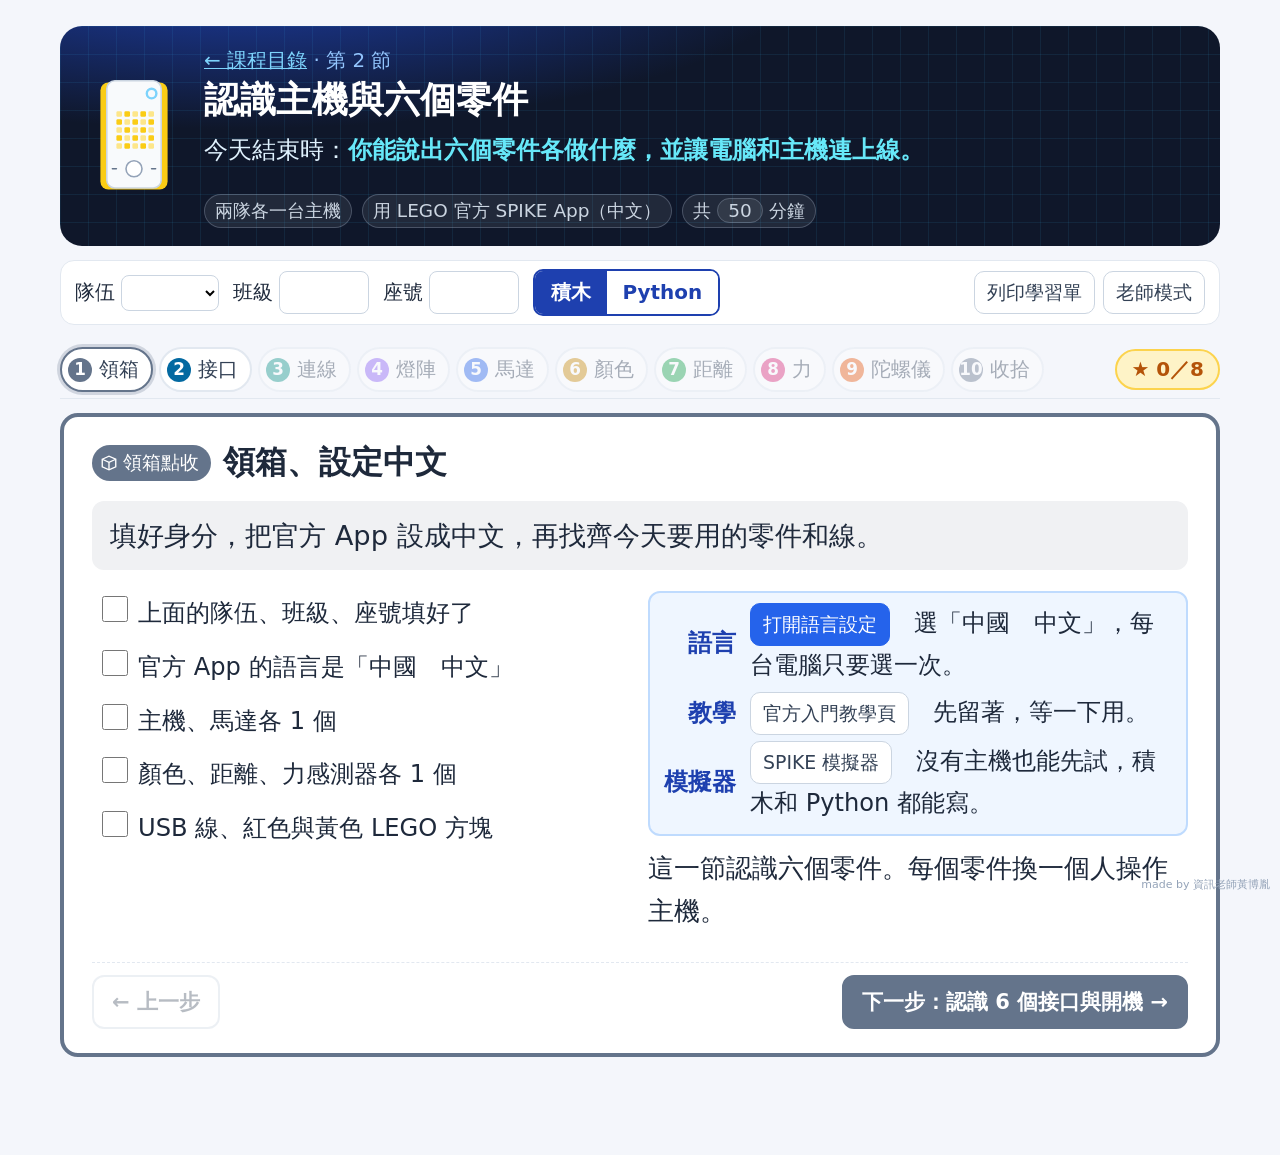
==== commit b33b8941: "L02：最後加收拾步驟（零件收齊、線材捆好、主機關機、整齊放箱）；分鐘重配仍為 50 Co-Authored-By: Claude Sonnet 5.5 <noreply@anthropic.com>" ====
--- a/L02/index.html
+++ b/L02/index.html
@@ -6,7 +6,7 @@
 <meta name="author" content="資訊老師黃博胤">
 <meta name="robots" content="noindex">
 <title>第 2 節 認識主機與六個零件</title>
-<link rel="stylesheet" href="../assets/course.css?v=19">
+<link rel="stylesheet" href="../assets/course.css?v=27">
 </head>
 <body data-lesson="L02">
 <div class="wrap">
@@ -21,7 +21,7 @@
       <div class="meta"><span>兩隊各一台主機</span><span>用 LEGO 官方 SPIKE App（中文）</span><span>共 <span id="total-min">50</span> 分鐘</span></div>
     </div>
   </div>
-  <aside class="t t-head">
+  <aside class="t t-head"><details><summary>老師說明：準備清單、時間軸、卡關處理、待確認（點一下展開／收合）</summary>
     <h4>這節的一個坎</h4>
     <p>「電腦和主機說得上話，而且我知道每個零件做什麼、插在哪個接口」。官方六個教學結構一樣（插零件→拖程式→按播放→改一個地方），句型都是「當○○發生，就做△△」，新的概念只有這一個。</p>
     <h4>語言：官方 App 的中文只有簡體</h4>
@@ -46,7 +46,7 @@
     <h4>兩隊同時求救時</h4>
     <p>每個零件的里程碑＝官方教學做完一遍。先顧還沒到的那一隊，一次最多 2 分鐘。連線階段（約第 8–14 分鐘）兩隊容易同時卡：連不上就先去做小測驗，老師輪過來再處理。白色電源鍵要更新，前一天先更新完。</p>
     <h4>時間不夠時的砍法（照順序）</h4>
-    <p>時間軸（分鐘）：領箱 0–4 → 接口 4–8 → 連線 8–14 → 燈陣 14–20 → 馬達 20–26 → 顏色 26–32 → 距離 32–38 → 力 38–43 → 陀螺儀 43–50。<b>檢查點</b>：第 14 分鐘兩隊都連上線；第 26 分鐘馬達做完；慢了 3 分鐘以上就開始砍。</p><ol><li>力感測器改成老師示範，學生只做小測驗。</li><li>顏色感測器改成老師示範（下一堂開頭用 5 分鐘補做）。</li><li>連線只做 USB（藍牙留給下一節）。<b>不砍</b>距離感測器和陀螺儀：之後的閃避區與轉彎都會用到。</li></ol><p>被砍掉的內容記在這裡，下一堂開頭補：＿＿＿＿。小測驗每題都要答對才解鎖，不能只做兩題。</p>
+    <p>時間軸（分鐘）：領箱 0–4 → 接口 4–8 → 連線 8–14 → 燈陣 14–20 → 馬達 20–26 → 顏色 26–32 → 距離 32–37 → 力 37–42 → 陀螺儀 42–48 → 收拾 48–50。<b>檢查點</b>：第 14 分鐘兩隊都連上線；第 26 分鐘馬達做完；慢了 3 分鐘以上就開始砍。</p><ol><li>力感測器改成老師示範，學生只做小測驗。</li><li>顏色感測器改成老師示範（下一堂開頭用 5 分鐘補做）。</li><li>連線只做 USB（藍牙留給下一節）。<b>不砍</b>距離感測器和陀螺儀：之後的閃避區與轉彎都會用到。</li></ol><p>被砍掉的內容記在這裡，下一堂開頭補：＿＿＿＿。小測驗每題都要答對才解鎖，不能只做兩題。</p>
     <h4>卡關處理</h4>
     <ul><li>個人卡在小測驗：先看答錯時的提示；仍卡住，網址加 <code>#teacher/s頁碼</code> 放行（離開老師模式會退回被鎖的頁）。</li><li>不要中途改座號：換身分會換一份存檔，題目要重答。</li><li>巡視順序：先看兩台主機（燈有沒有亮、馬達有沒有轉），再看星星 ★ n／8。小測驗答案在說明頁找得到，所以只信主機上的結果。</li></ul>
     <h4>Python 版（右上角「Python」開關）</h4>
@@ -60,6 +60,7 @@
       <li>模擬器陀螺儀：往右歪 roll 變正、yaw 逆時針為正、pitch 往後為正（模擬器自己註明未經真機驗證）。</li>
     </ul>
     <h4>待確認（實機驗證後寫回）</h4>
+    <ul><li>燈陣座標圖：<code>set_pixel(0, 0, 100)</code> 在真機是不是左上角、x 往右 y 往下（模擬器是；官方文件只寫 0 到 4）。</li></ul>
     <ul>
       <li>連接鈕的位置與連上後的畫面變化；藍牙與 USB 實際流程。</li>
       <li>Python：新增專案選 Python 的畫面、預設內容、Console 位置；每支程式碼實際能不能跑；速度 360 度／秒的快慢；陀螺儀軸向與正負號。</li>
@@ -68,7 +69,7 @@
       <li>用同名分頁「spike」重用同一個官方分頁，連線會不會保留；做完一課後官方畫面是否出現下一課（英文版有，中文版未確認）。</li>
       <li>馬達與感測器的線是否連在零件上、插接口的手感（頁面只寫「插到底」）。</li>
     </ul>
-  </aside>
+  </details></aside>
 </header>
 
 <div class="idbar"></div>
@@ -199,7 +200,7 @@
   </div>
   <div class="pyrow" data-mode="py"><div class="codewrap" data-mode="py"><button type="button" class="copybtn">複製</button><pre><code>from hub import light_matrix
 
-light_matrix.show_image(light_matrix.IMAGE_HAPPY)</code></pre></div><ul class="pyexp" data-mode="py"><li><code>import</code> 是借工具箱：這行借來「燈陣」的工具。</li><li><code>show_image</code> 顯示一張內建圖案，<code>IMAGE_HAPPY</code> 是笑臉。</li></ul><div class="codewrap" data-mode="py"><button type="button" class="copybtn">複製</button><pre><code>light_matrix.set_pixel(0, 0, 100)</code></pre></div><ul class="pyexp" data-mode="py"><li>只亮一顆小燈：前兩個數字是位置（都是 0 到 4，從 0 開始數），<code>100</code> 是最亮。</li></ul></div>
+light_matrix.show_image(light_matrix.IMAGE_HAPPY)</code></pre></div><ul class="pyexp" data-mode="py"><li><code>import</code> 是借工具箱：這行借來「燈陣」的工具。</li><li><code>show_image</code> 顯示一張內建圖案，<code>IMAGE_HAPPY</code> 是笑臉。</li></ul><div class="codewrap" data-mode="py"><button type="button" class="copybtn">複製</button><pre><code>light_matrix.set_pixel(0, 0, 100)</code></pre></div><figure class="mxfig" data-mode="py"><svg class="mxfig-svg" viewBox="0 0 260 260" role="img" aria-label="5×5 燈陣的座標：x 從左往右 0 到 4，y 從上往下 0 到 4，左上角是 (0,0)"><text x="3" y="14" font-size="12" fill="#475569">x→</text><text x="3" y="28" font-size="12" fill="#475569">y↓</text><text x="56" y="22" font-size="16" font-weight="700" text-anchor="middle" fill="#1d4ed8">0</text><text x="22" y="62" font-size="16" font-weight="700" text-anchor="middle" fill="#b91c1c">0</text><text x="100" y="22" font-size="16" font-weight="700" text-anchor="middle" fill="#1d4ed8">1</text><text x="22" y="106" font-size="16" font-weight="700" text-anchor="middle" fill="#b91c1c">1</text><text x="144" y="22" font-size="16" font-weight="700" text-anchor="middle" fill="#1d4ed8">2</text><text x="22" y="150" font-size="16" font-weight="700" text-anchor="middle" fill="#b91c1c">2</text><text x="188" y="22" font-size="16" font-weight="700" text-anchor="middle" fill="#1d4ed8">3</text><text x="22" y="194" font-size="16" font-weight="700" text-anchor="middle" fill="#b91c1c">3</text><text x="232" y="22" font-size="16" font-weight="700" text-anchor="middle" fill="#1d4ed8">4</text><text x="22" y="238" font-size="16" font-weight="700" text-anchor="middle" fill="#b91c1c">4</text><rect x="36" y="36" width="40" height="40" rx="5" fill="#facc15" stroke="#a16207" stroke-width="2"/><rect x="80" y="36" width="40" height="40" rx="5" fill="#e2e8f0" stroke="#cbd5e1" stroke-width="2"/><rect x="124" y="36" width="40" height="40" rx="5" fill="#e2e8f0" stroke="#cbd5e1" stroke-width="2"/><rect x="168" y="36" width="40" height="40" rx="5" fill="#e2e8f0" stroke="#cbd5e1" stroke-width="2"/><rect x="212" y="36" width="40" height="40" rx="5" fill="#e2e8f0" stroke="#cbd5e1" stroke-width="2"/><rect x="36" y="80" width="40" height="40" rx="5" fill="#e2e8f0" stroke="#cbd5e1" stroke-width="2"/><rect x="80" y="80" width="40" height="40" rx="5" fill="#e2e8f0" stroke="#cbd5e1" stroke-width="2"/><rect x="124" y="80" width="40" height="40" rx="5" fill="#e2e8f0" stroke="#cbd5e1" stroke-width="2"/><rect x="168" y="80" width="40" height="40" rx="5" fill="#e2e8f0" stroke="#cbd5e1" stroke-width="2"/><rect x="212" y="80" width="40" height="40" rx="5" fill="#e2e8f0" stroke="#cbd5e1" stroke-width="2"/><rect x="36" y="124" width="40" height="40" rx="5" fill="#e2e8f0" stroke="#cbd5e1" stroke-width="2"/><rect x="80" y="124" width="40" height="40" rx="5" fill="#e2e8f0" stroke="#cbd5e1" stroke-width="2"/><rect x="124" y="124" width="40" height="40" rx="5" fill="#e2e8f0" stroke="#cbd5e1" stroke-width="2"/><rect x="168" y="124" width="40" height="40" rx="5" fill="#e2e8f0" stroke="#cbd5e1" stroke-width="2"/><rect x="212" y="124" width="40" height="40" rx="5" fill="#e2e8f0" stroke="#cbd5e1" stroke-width="2"/><rect x="36" y="168" width="40" height="40" rx="5" fill="#e2e8f0" stroke="#cbd5e1" stroke-width="2"/><rect x="80" y="168" width="40" height="40" rx="5" fill="#e2e8f0" stroke="#cbd5e1" stroke-width="2"/><rect x="124" y="168" width="40" height="40" rx="5" fill="#e2e8f0" stroke="#cbd5e1" stroke-width="2"/><rect x="168" y="168" width="40" height="40" rx="5" fill="#e2e8f0" stroke="#cbd5e1" stroke-width="2"/><rect x="212" y="168" width="40" height="40" rx="5" fill="#e2e8f0" stroke="#cbd5e1" stroke-width="2"/><rect x="36" y="212" width="40" height="40" rx="5" fill="#e2e8f0" stroke="#cbd5e1" stroke-width="2"/><rect x="80" y="212" width="40" height="40" rx="5" fill="#e2e8f0" stroke="#cbd5e1" stroke-width="2"/><rect x="124" y="212" width="40" height="40" rx="5" fill="#e2e8f0" stroke="#cbd5e1" stroke-width="2"/><rect x="168" y="212" width="40" height="40" rx="5" fill="#e2e8f0" stroke="#cbd5e1" stroke-width="2"/><rect x="212" y="212" width="40" height="40" rx="5" fill="#e2e8f0" stroke="#cbd5e1" stroke-width="2"/><text x="56" y="60" font-size="12" font-weight="700" text-anchor="middle" fill="#713f12">(0,0)</text></svg><figcaption>每一格的位置是 (x, y)：<b>x</b> 從左往右數，<b>y</b> 從上往下數。黃色那一顆就是 <code>set_pixel(0, 0, 100)</code>。</figcaption></figure><ul class="pyexp" data-mode="py"><li>只亮一顆小燈：<code>set_pixel(x, y, 亮度)</code>。x 從左往右數、y 從上往下數，都是 0 到 4（從 0 開始數）。<code>(0, 0)</code> 是左上角那一顆，<code>100</code> 是最亮。</li><li>想亮右下角那一顆，就寫 <code>set_pixel(4, 4, 100)</code>。</li></ul></div>
   <div class="t"><h4>講法</h4><p>「主機是大腦，燈陣是它的臉，等一下用程式讓它笑。」積木只講兩個：『開始』和『點亮』。積木上的字是 App 的簡體，下面是繁體說法。</p></div>
 </section>
 
@@ -276,6 +277,12 @@
 from hub import port
 
 motor.run_for_degrees(port.A, 360, 720)</code></pre></div>
+  <div class="adv" data-mode="py"><h3>進階：轉更多圈，調整速度</h3><div class="codewrap" data-mode="py"><button type="button" class="copybtn">複製</button><pre><code>import motor
+from hub import port
+
+rotations = 3
+speed = 720
+motor.run_for_degrees(port.A, rotations * 360, speed)</code></pre></div><ul class="pyexp" data-mode="py"><li>1 圈是 360 度，所以 3 圈是 <code>3 * 360</code>，也就是 1080 度。</li><li><code>rotations = 3</code> 存圈數，<code>speed = 720</code> 存速度（每秒轉幾度）。想改，只要改這兩個數字，下面那一行不用動。</li><li>練習：改成轉 5 圈；速度改成 <code>360</code>（慢）和 <code>1000</code>（快），比比看。想讓馬達<b>反方向</b>轉，把速度改成負的，例如 <code>-720</code>。</li></ul></div>
   <div class="t" data-mode="py"><h4>卡點</h4><ul><li>馬達不動：線有沒有插到 A、程式裡是不是 <code>port.A</code>；Console 有沒有報錯。</li><li>貼上後出現重複的 <code>import</code>：前一段沒刪乾淨。</li></ul></div>
   <div class="go" data-mode="block">
     <span class="k">打開</span><span>回到官方分頁，做完上一課，畫面會顯示下一課。點「<b>2　電機</b>」，做第 2 到 7 頁。<br><small>找不到官方分頁？<a class="btn" href="https://spike.legoeducation.com/prime/start/" target="spike" rel="noopener">重新打開官方教學頁</a>（要重新連線）</small></span>
@@ -343,7 +350,7 @@
 <section class="step" data-type="task" data-part="顏色" data-sub="官方教學" data-title="做官方教學 3：顏色" data-min="4" data-color="#ca8a04" data-title-py="用 Python 看顏色" data-sub-py="寫 Python" data-min-py="4">
   <p class="goal">看到紅色就亮燈，再改成認黃色。</p>
 <div class="go" data-mode="py"><span class="k">打開</span><span>回到 SPIKE App 的 <b>Python 專案</b>（和上一課同一個就好），把裡面的程式<b>全部換成</b>下面這段。</span></div>
-  <ol class="steps-do" data-mode="py"><li>拔掉馬達，把顏色感測器插進 <b>A</b>。</li><li>貼上程式，按播放，拿<b>紅色 LEGO 方塊</b>放在感測器前面。</li><li>先按<b>停止</b>，把 <code>color.RED</code> 改成 <code>color.YELLOW</code>，再按播放，換<b>黃色 LEGO 方塊</b>試試。</li></ol>
+  <ol class="steps-do" data-mode="py"><li>先按「<b>暫停</b>」，再拔掉馬達，把顏色感測器插進 <b>A</b>。</li><li>貼上程式，按播放，拿<b>紅色 LEGO 方塊</b>放在感測器前面。</li><li>先按<b>停止</b>，把 <code>color.RED</code> 改成 <code>color.YELLOW</code>，再按播放，換<b>黃色 LEGO 方塊</b>試試。</li></ol>
   <div class="codewrap" data-mode="py"><button type="button" class="copybtn">複製</button><pre><code>from hub import port, light_matrix
 import color_sensor
 import color
@@ -360,7 +367,7 @@
     <span class="k">打開</span><span>回到官方分頁，做完上一課，畫面會顯示下一課。點「<b>3　顏色傳感器</b>」，做第 2 到 7 頁。<br><small>找不到官方分頁？<a class="btn" href="https://spike.legoeducation.com/prime/start/" target="spike" rel="noopener">重新打開官方教學頁</a>（要重新連線）</small></span>
   </div>
   <ol class="steps-do" data-mode="block">
-    <li>拔掉馬達，把顏色感測器插進 <b>A</b>。</li>
+    <li>先按「<b>暫停</b>」，再拔掉馬達，把顏色感測器插進 <b>A</b>。</li>
     <li>排出「當顏色為 紅」→「點亮」（畫出任何圖案），按「運行程式」，拿<b>紅色 LEGO 方塊</b>放在感測器前面。</li>
     <li>先按停止，把「紅」改成「黃」，再按「運行程式」，換<b>黃色 LEGO 方塊</b>試試。</li>
   </ol>
@@ -415,11 +422,11 @@
   <div class="t"><h4>講法</h4><p>「距離感測器量遠近。8% 是範圍的比例，官方寫範圍約 200 公分，所以約 16 公分。之後的閃避區會用到它。」</p><h4>待確認</h4><p>實際偵測距離與誤差要實測，頁面只寫官方文件的數字。</p></div>
 </section>
 
-<section class="step" data-type="task" data-part="距離" data-sub="官方教學" data-title="做官方教學 4：距離" data-min="4" data-color="#16a34a" data-title-py="用 Python 量距離" data-sub-py="寫 Python" data-min-py="4">
+<section class="step" data-type="task" data-part="距離" data-sub="官方教學" data-title="做官方教學 4：距離" data-min="3" data-color="#16a34a" data-title-py="用 Python 量距離" data-sub-py="寫 Python" data-min-py="3">
   <p class="goal">手靠近就亮燈，再改成更遠就亮。</p>
 <div class="go" data-mode="py"><span class="k">打開</span><span>回到 SPIKE App 的 <b>Python 專案</b>（和上一課同一個就好），把裡面的程式<b>全部換成</b>下面這段。</span></div>
   <div class="guess" data-mode="py" data-key="g.dist.py"><p class="guess-q">先猜：把 160 改成 400，手離感測器更近還是更遠就會亮？</p><div class="guess-opts"><button type="button" data-v="far">更遠就會亮</button><button type="button" data-v="near">要更近才會亮</button><button type="button" data-v="same">沒有差別</button></div><div class="guess-after" hidden>做完再回來看。<button class="guess-reveal" type="button">看看為什麼</button></div><div class="guess-why" hidden>400 毫米是 40 公分，比 160 毫米（16 公分）更遠，所以手在更遠的地方就會觸發。</div></div>
-  <ol class="steps-do" data-mode="py"><li>拔掉上一個零件，把距離感測器插進 <b>A</b>。</li><li>貼上程式，按播放，手慢慢靠近感測器，看燈陣亮出笑臉。</li><li>先按<b>停止</b>，把 <code>160</code> 改成 <code>400</code>，再按播放，再試一次。</li></ol>
+  <ol class="steps-do" data-mode="py"><li>先按「<b>暫停</b>」，再拔掉上一個零件，把距離感測器插進 <b>A</b>。</li><li>貼上程式，按播放，手慢慢靠近感測器，看燈陣亮出笑臉。</li><li>先按<b>停止</b>，把 <code>160</code> 改成 <code>400</code>，再按播放，再試一次。</li></ol>
   <div class="codewrap" data-mode="py"><button type="button" class="copybtn">複製</button><pre><code>from hub import port, light_matrix
 import distance_sensor
 import time
@@ -442,7 +449,7 @@
     <div class="guess-why" hidden>20 份約 40 公分，比 8 份的 16 公分更遠，所以手在更遠的地方就會觸發（官方說明的算法）。</div>
   </div>
   <ol class="steps-do" data-mode="block">
-    <li>拔掉上一個零件，把距離感測器插進 <b>A</b>。</li>
+    <li>先按「<b>暫停</b>」，再拔掉上一個零件，把距離感測器插進 <b>A</b>。</li>
     <li>官方畫面用的是「播放警笛聲」積木，<b>換成「點亮」</b>（從「燈」分類拖出來，畫出圖案）。</li>
     <li>檢查「當 近于」積木左邊的字母，要和你插的接口一樣（<b>A</b>）。</li>
     <li>按「運行程式」，手慢慢靠近感測器，看燈陣亮起來。</li>
@@ -503,7 +510,7 @@
 <section class="step" data-type="task" data-part="力" data-sub="官方教學" data-title="做官方教學 5：力" data-min="3" data-color="#db2777" data-title-py="用 Python 做開關" data-sub-py="寫 Python" data-min-py="2">
   <p class="goal">按下力感測器馬達轉，放開就停。</p>
 <div class="go" data-mode="py"><span class="k">打開</span><span>回到 SPIKE App 的 <b>Python 專案</b>（和上一課同一個就好），把裡面的程式<b>全部換成</b>下面這段。</span></div>
-  <ol class="steps-do" data-mode="py"><li>先拔掉距離感測器。<b>馬達</b>插 A，<b>力感測器</b>插 B。</li><li>貼上程式，按播放。</li><li>用手按住力感測器，再放開。</li></ol>
+  <ol class="steps-do" data-mode="py"><li>先按「<b>暫停</b>」，再拔掉距離感測器。<b>馬達</b>插 A，<b>力感測器</b>插 B。</li><li>貼上程式，按播放。</li><li>用手按住力感測器，再放開。</li></ol>
   <div class="codewrap" data-mode="py"><button type="button" class="copybtn">複製</button><pre><code>from hub import port
 import force_sensor
 import motor
@@ -523,7 +530,7 @@
     <div class="blkcard"><span class="b b-mot"><i class="m">A</i> 關閉電機</span><p class="bk-zh">「關閉馬達」積木</p><p>讓 A 口的馬達停下來。</p><p class="bk-en">English：stop motor</p></div>
   </div>
   <ol class="steps-do" data-mode="block">
-    <li>先拔掉距離感測器。<b>馬達</b>插 A，<b>力感測器</b>插 B。</li>
+    <li>先按「<b>暫停</b>」，再拔掉距離感測器。<b>馬達</b>插 A，<b>力感測器</b>插 B。</li>
     <li>照畫面排好按下、放開兩組程式。檢查積木上的字母：「當」的字母是 <b>B</b>（力感測器），馬達積木的字母是 <b>A</b>。按「運行程式」。</li>
     <li>用手按住力感測器，再放開。</li>
   </ol>
@@ -586,11 +593,12 @@
       <p class="hint">在黑色舞台上拖曳：左右拖是左右歪，上下拖是前後歪。</p>
     </div>
   </div>
+  <div class="gy3"><figure><svg viewBox="0 0 150 100" role="img" aria-label="俯仰：從側面看，主機前端翹起、低下"><line x1="14" y1="86" x2="136" y2="86" stroke="#94a3b8" stroke-width="3"/><g class="mv"><rect x="36" y="38" width="78" height="28" rx="8" fill="#fff" stroke="#475569" stroke-width="3"/><rect x="36" y="56" width="78" height="10" rx="5" fill="#facc15"/><polygon points="118,52 134,43 134,61" fill="#ea580c"/><text x="97" y="50" font-size="13" font-weight="700" fill="#ea580c">前</text></g></svg><figcaption><b>俯仰</b><span class="en" data-mode="py">pitch</span><br>前後歪：前端翹起、低下</figcaption></figure><figure><svg viewBox="0 0 150 100" role="img" aria-label="翻滾：從正面看，主機向左或向右歪"><line x1="14" y1="86" x2="136" y2="86" stroke="#94a3b8" stroke-width="3"/><g class="mv"><rect x="48" y="26" width="54" height="52" rx="8" fill="#fff" stroke="#475569" stroke-width="3"/><circle cx="62" cy="38" r="2.4" fill="#facc15"/><circle cx="62" cy="45" r="2.4" fill="#facc15"/><circle cx="62" cy="52" r="2.4" fill="#facc15"/><circle cx="62" cy="59" r="2.4" fill="#facc15"/><circle cx="62" cy="66" r="2.4" fill="#facc15"/><circle cx="69" cy="38" r="2.4" fill="#facc15"/><circle cx="69" cy="45" r="2.4" fill="#facc15"/><circle cx="69" cy="52" r="2.4" fill="#facc15"/><circle cx="69" cy="59" r="2.4" fill="#facc15"/><circle cx="69" cy="66" r="2.4" fill="#facc15"/><circle cx="76" cy="38" r="2.4" fill="#facc15"/><circle cx="76" cy="45" r="2.4" fill="#facc15"/><circle cx="76" cy="52" r="2.4" fill="#facc15"/><circle cx="76" cy="59" r="2.4" fill="#facc15"/><circle cx="76" cy="66" r="2.4" fill="#facc15"/><circle cx="83" cy="38" r="2.4" fill="#facc15"/><circle cx="83" cy="45" r="2.4" fill="#facc15"/><circle cx="83" cy="52" r="2.4" fill="#facc15"/><circle cx="83" cy="59" r="2.4" fill="#facc15"/><circle cx="83" cy="66" r="2.4" fill="#facc15"/><circle cx="90" cy="38" r="2.4" fill="#facc15"/><circle cx="90" cy="45" r="2.4" fill="#facc15"/><circle cx="90" cy="52" r="2.4" fill="#facc15"/><circle cx="90" cy="59" r="2.4" fill="#facc15"/><circle cx="90" cy="66" r="2.4" fill="#facc15"/><rect x="48" y="66" width="54" height="12" rx="5" fill="#facc15"/></g></svg><figcaption><b>翻滾</b><span class="en" data-mode="py">roll</span><br>左右歪：往左、往右</figcaption></figure><figure><svg viewBox="0 0 150 100" role="img" aria-label="轉向：從上面看，主機平放在桌上轉圈"><g class="mv yaw"><rect x="52" y="20" width="46" height="60" rx="8" fill="#fff" stroke="#475569" stroke-width="3"/><polygon points="75,8 66,24 84,24" fill="#ea580c"/><text x="75" y="58" font-size="12" font-weight="700" text-anchor="middle" fill="#475569">上面</text></g></svg><figcaption><b>轉向</b><span class="en" data-mode="py">yaw</span><br>平放在桌上轉圈</figcaption></figure></div>
   <div class="pyrow" data-mode="py"><div class="codewrap" data-mode="py"><button type="button" class="copybtn">複製</button><pre><code>yaw, pitch, roll = motion_sensor.tilt_angles()</code></pre></div><ul class="pyexp" data-mode="py"><li>這一行是示範卡，完整程式在下一頁。</li><li>一次回傳三個數字，<b>順序固定</b>：第 1 個轉向 <code>yaw</code>、第 2 個俯仰 <code>pitch</code>、第 3 個翻滾 <code>roll</code>，和上面虛擬主機的三個數字一樣。三個名字的順序不能換。</li><li>單位是<b>十分之一度</b>，所以 <code>450</code> 是 45 度。</li></ul></div>
   <div class="t"><h4>講法</h4><p>「第六個零件不用插線，在主機肚子裡。它量三種角度：前後歪、左右歪、平放轉圈。車子轉彎用的是第三種。」</p><h4>待確認</h4><p>虛擬陀螺的方向與正負號要用真主機對照；頁面只顯示「向左／向右」等文字。官方教學 6 往右歪要歪多少才觸發要實測。</p></div>
 </section>
 
-<section class="step" data-type="task" data-part="陀螺儀" data-sub="官方教學" data-title="做官方教學 6：陀螺儀" data-min="4" data-color="#ea580c" data-title-py="用 Python 讀陀螺儀" data-sub-py="寫 Python" data-min-py="3">
+<section class="step" data-type="task" data-part="陀螺儀" data-sub="官方教學" data-title="做官方教學 6：陀螺儀" data-min="3" data-color="#ea580c" data-title-py="用 Python 讀陀螺儀" data-sub-py="寫 Python" data-min-py="2">
   <p class="goal">主機往右歪就亮燈，再改成往左歪。</p>
 <div class="go" data-mode="py"><span class="k">打開</span><span>回到 SPIKE App 的 <b>Python 專案</b>，把程式<b>全部換成</b>下面這段。這一課不用插零件。</span></div>
   <ol class="steps-do" data-mode="py"><li>貼上程式，按播放。</li><li>拿起主機（燈陣面向你），慢慢往<b>前後</b>歪，看 Console 的數字（現在印的是 <code>pitch</code>）有沒有在變。</li><li><b>練習：</b>想看往你<b>右手邊</b>歪的數字，<code>print</code> 的括號裡要改成什麼？（可以選：俯仰 <code>pitch</code>、翻滾 <code>roll</code>、轉向 <code>yaw</code>）改改看，再往右歪一次主機。</li><li>找出往右歪時，哪個數字會變、往哪邊變大。</li></ol>
@@ -602,6 +610,7 @@
     yaw, pitch, roll = motion_sensor.tilt_angles()
     print(pitch)
     time.sleep_ms(200)</code></pre></div><ul class="pyexp" data-mode="py"><li><code>print(pitch)</code>：把 <code>pitch</code>（俯仰）這個數字印在 Console，每 200 毫秒一次。一次只印一個。</li><li>印出來的數字是<b>十分之一度</b>：300 就是 30 度，和上面虛擬主機的小工具差 10 倍。</li><li>USB 線不要拉扯。</li></ul>
+  <div data-mode="py"><p class="say">對照一下，<code>print</code> 的括號裡可以放這三個名字：</p><div class="gy3"><figure><svg viewBox="0 0 150 100" role="img" aria-label="俯仰：從側面看，主機前端翹起、低下"><line x1="14" y1="86" x2="136" y2="86" stroke="#94a3b8" stroke-width="3"/><g class="mv"><rect x="36" y="38" width="78" height="28" rx="8" fill="#fff" stroke="#475569" stroke-width="3"/><rect x="36" y="56" width="78" height="10" rx="5" fill="#facc15"/><polygon points="118,52 134,43 134,61" fill="#ea580c"/><text x="97" y="50" font-size="13" font-weight="700" fill="#ea580c">前</text></g></svg><figcaption><b>俯仰</b><span class="en">pitch</span><br>前後歪：前端翹起、低下</figcaption></figure><figure><svg viewBox="0 0 150 100" role="img" aria-label="翻滾：從正面看，主機向左或向右歪"><line x1="14" y1="86" x2="136" y2="86" stroke="#94a3b8" stroke-width="3"/><g class="mv"><rect x="48" y="26" width="54" height="52" rx="8" fill="#fff" stroke="#475569" stroke-width="3"/><circle cx="62" cy="38" r="2.4" fill="#facc15"/><circle cx="62" cy="45" r="2.4" fill="#facc15"/><circle cx="62" cy="52" r="2.4" fill="#facc15"/><circle cx="62" cy="59" r="2.4" fill="#facc15"/><circle cx="62" cy="66" r="2.4" fill="#facc15"/><circle cx="69" cy="38" r="2.4" fill="#facc15"/><circle cx="69" cy="45" r="2.4" fill="#facc15"/><circle cx="69" cy="52" r="2.4" fill="#facc15"/><circle cx="69" cy="59" r="2.4" fill="#facc15"/><circle cx="69" cy="66" r="2.4" fill="#facc15"/><circle cx="76" cy="38" r="2.4" fill="#facc15"/><circle cx="76" cy="45" r="2.4" fill="#facc15"/><circle cx="76" cy="52" r="2.4" fill="#facc15"/><circle cx="76" cy="59" r="2.4" fill="#facc15"/><circle cx="76" cy="66" r="2.4" fill="#facc15"/><circle cx="83" cy="38" r="2.4" fill="#facc15"/><circle cx="83" cy="45" r="2.4" fill="#facc15"/><circle cx="83" cy="52" r="2.4" fill="#facc15"/><circle cx="83" cy="59" r="2.4" fill="#facc15"/><circle cx="83" cy="66" r="2.4" fill="#facc15"/><circle cx="90" cy="38" r="2.4" fill="#facc15"/><circle cx="90" cy="45" r="2.4" fill="#facc15"/><circle cx="90" cy="52" r="2.4" fill="#facc15"/><circle cx="90" cy="59" r="2.4" fill="#facc15"/><circle cx="90" cy="66" r="2.4" fill="#facc15"/><rect x="48" y="66" width="54" height="12" rx="5" fill="#facc15"/></g></svg><figcaption><b>翻滾</b><span class="en">roll</span><br>左右歪：往左、往右</figcaption></figure><figure><svg viewBox="0 0 150 100" role="img" aria-label="轉向：從上面看，主機平放在桌上轉圈"><g class="mv yaw"><rect x="52" y="20" width="46" height="60" rx="8" fill="#fff" stroke="#475569" stroke-width="3"/><polygon points="75,8 66,24 84,24" fill="#ea580c"/><text x="75" y="58" font-size="12" font-weight="700" text-anchor="middle" fill="#475569">上面</text></g></svg><figcaption><b>轉向</b><span class="en">yaw</span><br>平放在桌上轉圈</figcaption></figure></div></div>
   <div class="checklist" data-mode="py"><label class="chk"><input type="checkbox" data-key="p6.py1"><span>前後歪主機時，Console 的 pitch 數字會改變</span></label><label class="chk"><input type="checkbox" data-key="p6.py2"><span>我會改 print 的括號，印出 pitch、roll、yaw 其中一個，並找到往右歪時變的是哪個</span></label></div>
   <div class="t" data-mode="py"><h4>卡點</h4><ul><li>數字很多看不清：主機放平先看一下起始值，再慢慢歪。</li><li>待確認：軸向與正負號（往右歪是 roll 變大還是變小）；Console 顯示速度。</li></ul></div>
   <div class="go" data-mode="block">
@@ -649,10 +658,22 @@
   <div class="t"><h4>講法</h4><p>「星星都拿到的人，可以先看官方的組裝說明，不用先動手。」</p></div>
 </section>
 
+<!-- ========== 10 收拾 ========== -->
+<section class="step" data-type="box" data-part="收拾" data-title="收拾" data-min="2" data-color="#64748b">
+  <p class="goal">把東西收好，下一組才能接著用。</p>
+  <div class="checklist">
+    <label class="chk"><input type="checkbox" data-key="tidy.parts"><span>零件都收齊了：主機、馬達、顏色／距離／力感測器、USB 線、紅黃 LEGO 方塊</span></label>
+    <label class="chk"><input type="checkbox" data-key="tidy.cable"><span>線材摺好、捆好</span></label>
+    <label class="chk"><input type="checkbox" data-key="tidy.off"><span>SPIKE 主機關機了（長按電源鍵）</span></label>
+    <label class="chk"><input type="checkbox" data-key="tidy.box"><span>整齊放進箱子，蓋好</span></label>
+  </div>
+  <div class="t"><h4>講法</h4><p>「最後兩分鐘全隊一起收：一個人唸清單，其他人檢查。少了什麼現在就說。」</p><h4>卡點</h4><ul><li>少零件：記下少哪一樣、哪一組，下課前找。</li><li>主機還亮著：長按電源鍵直到燈熄滅，再收。</li></ul></div>
+</section>
+
 </div>
 
 <script src="../assets/firebase-config.js"></script>
-<script src="../assets/course.js?v=19"></script>
+<script src="../assets/course.js?v=27"></script>
 <script>
 /* 虛擬陀螺：拖曳改變俯仰／翻滾，按鈕改變轉向。只用文字說明方向。 */
 (function () {
--- a/assets/course.css
+++ b/assets/course.css
@@ -380,3 +380,23 @@
 .adv h3{margin:0 0 6px;color:#6d28d9;font-size:1.1rem}
 
 .guess-opts button code{background:#e2e8f0;color:#1e293b;border-radius:6px;padding:1px 6px}
+
+.mxfig{margin:8px 0;display:flex;flex-wrap:wrap;align-items:center;gap:6px 18px}
+.mxfig-svg{width:340px;max-width:100%;height:auto;flex:none}
+.mxfig figcaption{flex:1;min-width:14em}
+
+.t-head details>summary{cursor:pointer;font-weight:700;color:#9f1239;padding:2px 0;list-style:revert}
+.t-head details[open]>summary{margin-bottom:8px}
+
+/* 俯仰／翻滾／轉向 動態示意圖 */
+.gy3{display:flex;flex-wrap:wrap;gap:14px;margin:10px 0}
+.gy3 figure{margin:0;flex:1 1 200px;max-width:270px;background:#fff7ed;border:2px solid #fdba74;border-radius:12px;padding:8px 10px;text-align:center}
+.gy3 svg{width:100%;height:auto}
+.gy3 figcaption{line-height:1.5}
+.gy3 b{font-size:1.2em;color:#c2410c}
+.gy3 .en{font-family:Consolas,"Cascadia Mono",Menlo,monospace;background:#e2e8f0;border-radius:6px;padding:1px 8px;margin-left:6px;color:#1e293b;font-size:.95em}
+.gy3 .mv{transform-box:fill-box;transform-origin:center;animation:gy-tilt 2.4s ease-in-out infinite}
+.gy3 .mv.yaw{animation-name:gy-turn;animation-duration:3.2s}
+@keyframes gy-tilt{0%,100%{transform:rotate(-16deg)}50%{transform:rotate(16deg)}}
+@keyframes gy-turn{0%,100%{transform:rotate(-38deg)}50%{transform:rotate(38deg)}}
+@media (prefers-reduced-motion:reduce){.gy3 .mv{animation:none}}
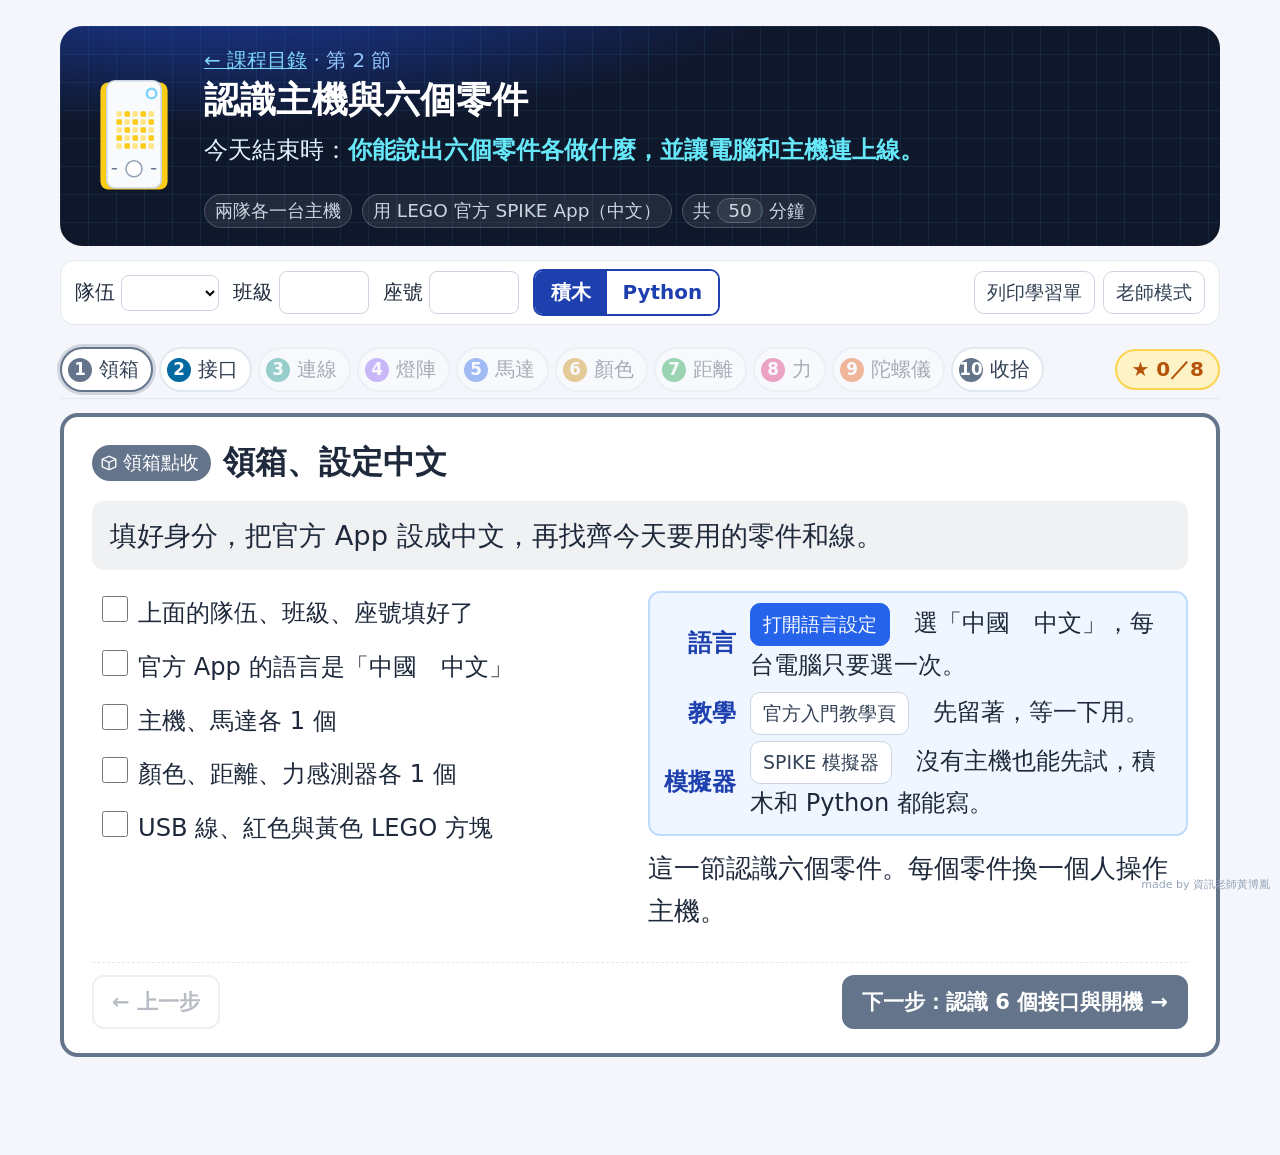
==== commit d8a8e531: "引擎：「收拾」永遠亮著可以點，不受小測驗擋（L02、L03 都適用） Co-Authored-By: Claude Opus 5.5 <noreply@anthropic.com>" ====
--- a/L02/index.html
+++ b/L02/index.html
@@ -6,7 +6,7 @@
 <meta name="author" content="資訊老師黃博胤">
 <meta name="robots" content="noindex">
 <title>第 2 節 認識主機與六個零件</title>
-<link rel="stylesheet" href="../assets/course.css?v=27">
+<link rel="stylesheet" href="../assets/course.css?v=29">
 </head>
 <body data-lesson="L02">
 <div class="wrap">
@@ -673,7 +673,7 @@
 </div>
 
 <script src="../assets/firebase-config.js"></script>
-<script src="../assets/course.js?v=27"></script>
+<script src="../assets/course.js?v=30"></script>
 <script>
 /* 虛擬陀螺：拖曳改變俯仰／翻滾，按鈕改變轉向。只用文字說明方向。 */
 (function () {
--- a/assets/course.css
+++ b/assets/course.css
@@ -141,7 +141,7 @@
 .b i.x{background:#fef08a;color:#854d0e;border:1px dashed #ca8a04}
 .b i.m{background:#e0f2fe;border-radius:6px}
 .b i.hx{border-radius:6px;background:#dcfce7}
-.b-move{background:#5b8def}.b-mot{background:#2b6ad6}.b-ev{background:#f5c400;color:#3b2f00}.b-ev i{color:#3b2f00}
+.b-move{background:#e23db8}.b-mot{background:#2b6ad6}.b-ev{background:#f5c400;color:#3b2f00}.b-ev i{color:#3b2f00}
 .b-ctl{background:#ff9f1a}.b-sen{background:#2dc4d6}.b-op{background:#5cb85c}.b-var{background:#ff6b35}.b-light{background:#9b59e6}.b-sound{background:#d94fa0}
 .b-c{padding-bottom:0;padding-right:10px}
 .b-c .in{display:block;margin:6px 0 0 -14px;padding:4px 0 4px 20px;background:rgba(255,255,255,.14);border-radius:0;min-height:1.6em}
